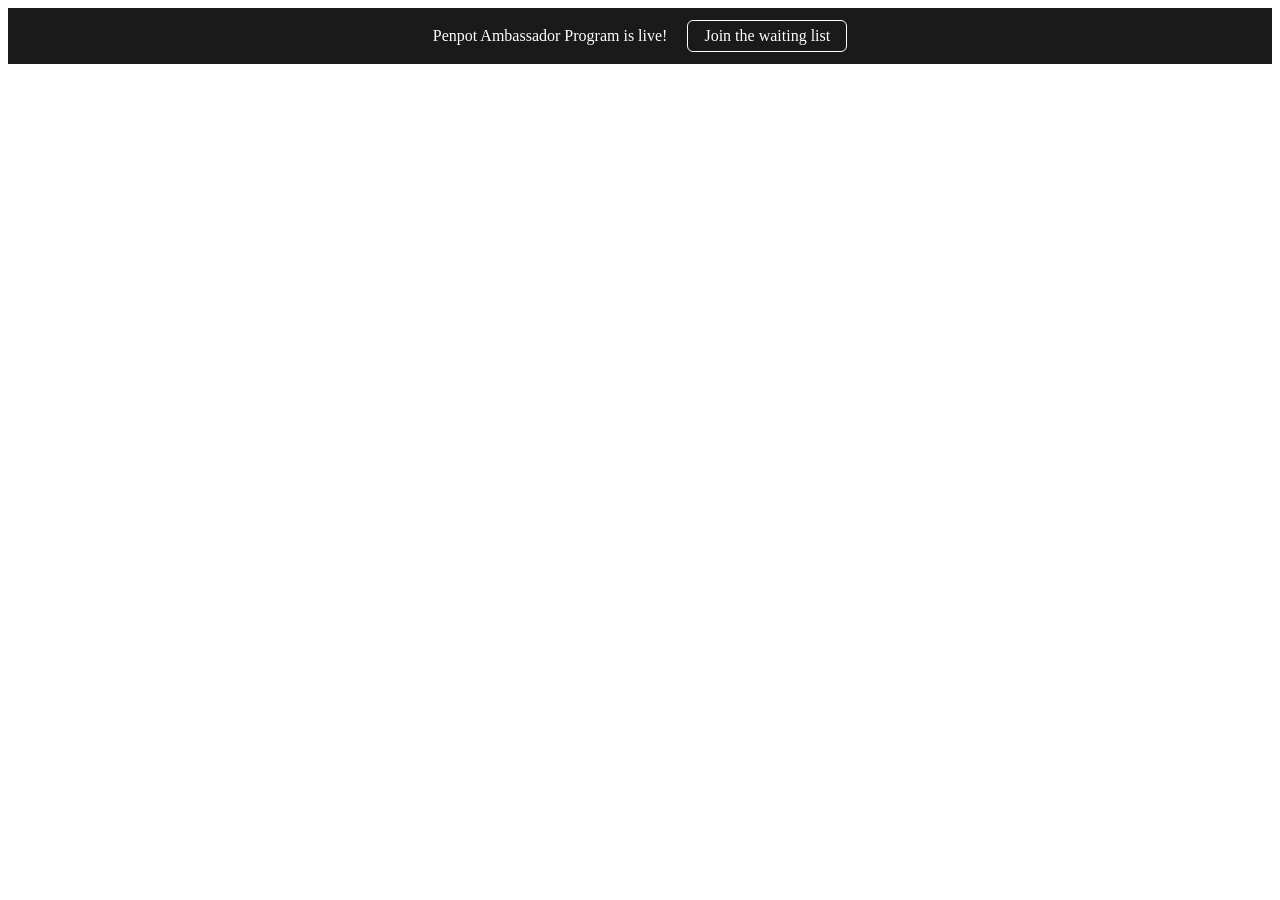
==== index.html @ a44cec31 "первый див" ====
<!DOCTYPE html>
<html lang="en">
<head>
    <meta charset="UTF-8">
    <meta name="viewport" content="width=device-width, initial-scale=1.0">
    <title>Penpot</title>
    <link rel="stylesheet" href="style.css">
</head>
<body>
    <div class="top-banner">
    <p>Penpot Ambassador Program is live!</p>
    <a href="" class="banner-btn">Join the waiting list</a>
    </div>

    <header></header>
    <main></main>
    <footer></footer>
    
</body>
</html>
---- style.css ----
.top-banner {
    background: #1a1a1a;
    display: flex;
    align-items: center;
    justify-content: center;
    gap: 20px;
    padding: 12px 20px;
}

.top-banner p {
    color: white;
    margin: 0;
}

.banner-btn {
    color: white;
    text-decoration: none;
    border: 1px solid white;
    padding: 6px 16px;
    border-radius: 6px;
}

.banner-btn:hover {
    background: white;
    color: #1a1a1a;
}
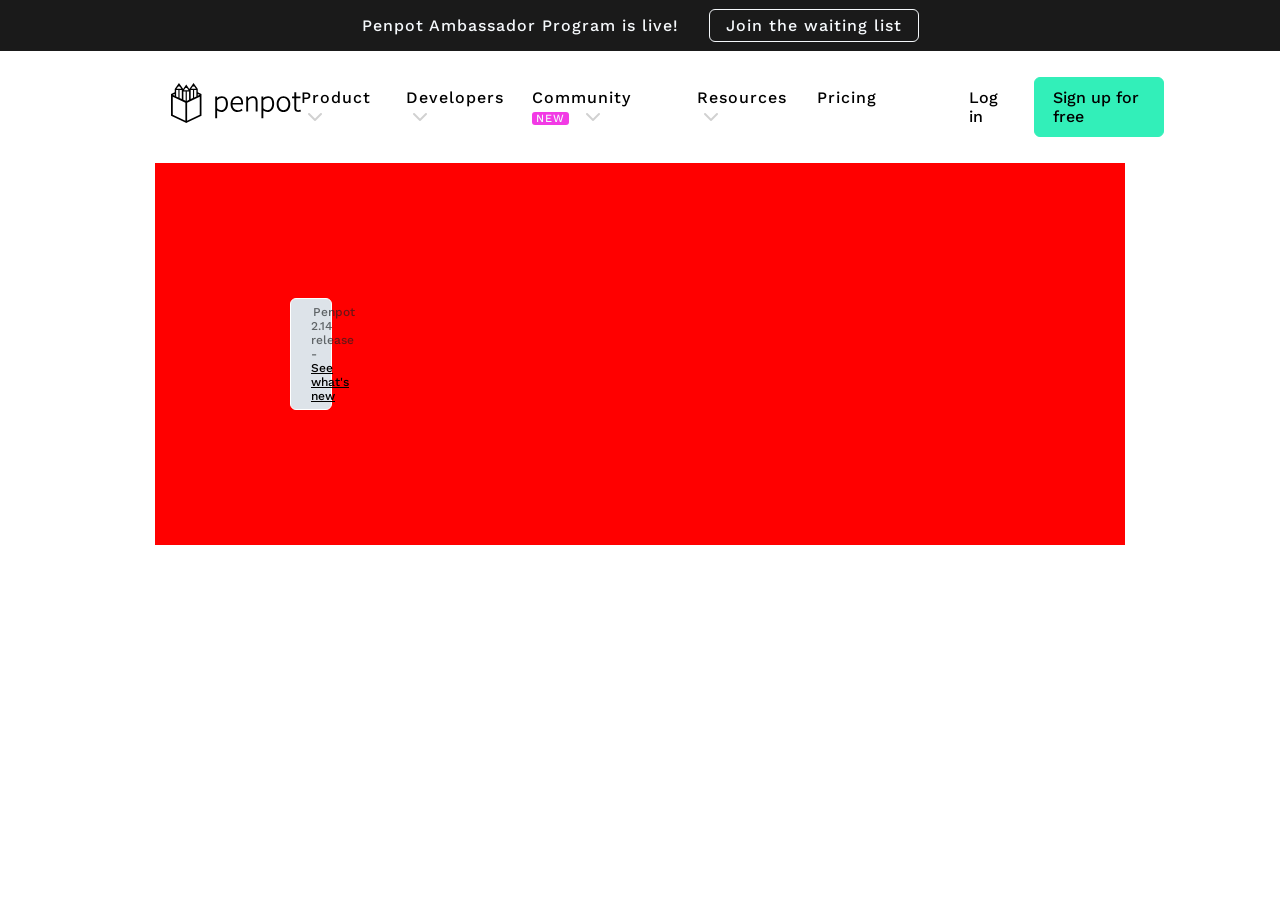
==== commit 990e31ae: "selector" ====
--- a/index.html
+++ b/index.html
@@ -1,20 +1,91 @@
 <!DOCTYPE html>
 <html lang="en">
+
 <head>
     <meta charset="UTF-8">
     <meta name="viewport" content="width=device-width, initial-scale=1.0">
     <title>Penpot</title>
+    <link href="https://fonts.googleapis.com/css2?family=Work+Sans:wght@400;500;600;700&display=swap" rel="stylesheet">
+    <link rel="stylesheet" href="https://cdnjs.cloudflare.com/ajax/libs/font-awesome/6.5.0/css/all.min.css">
     <link rel="stylesheet" href="style.css">
 </head>
+
 <body>
     <div class="top-banner">
-    <p>Penpot Ambassador Program is live!</p>
-    <a href="" class="banner-btn">Join the waiting list</a>
+        <p>Penpot Ambassador Program is live!</p>
+        <a href="" class="banner-btn">Join the waiting list</a>
     </div>
 
-    <header></header>
-    <main></main>
+    <header>
+        <div class="header-logo">
+            <a href=""> <img src=".\image\penpot-logo.svg" alt=""> </a>
+        </div>
+
+        <nav class="header-nav">
+            <div class="nav-item">
+                <a style class="nav-item-seruy" href="">Product <i class="fa-solid fa-chevron-down"></i></a>
+                <div class="dropdown">
+                    <a href="">Design</a>
+                    <a href="">Code</a>
+                    <a href="">Collaboration</a>
+                </div>
+            </div>
+            <div class="nav-item">
+                <a href="" class="nav-item-seruy" >Developers <i class="fa-solid fa-chevron-down"></i></a>
+                <div class="dropdown">
+                    <a href="">Self-host</a>
+                    <a href="">Integration & API</a>
+                    <a href="">Technical Guide</a>
+                    <a href="">Changelog</a>
+                </div>
+            </div>
+            <div class="nav-item">
+                <a href="" class="nav-item-seruy" >Community <span class="heaver-nav-badge">NEW</span> <i
+                        class="fa-solid fa-chevron-down"></i></a>
+                <div class="dropdown">
+                    <a href="">Community space</a>
+                    <a href="">Wall of love</a>
+                    <a href="">Blog</a>
+                    <a href="">Penpost Fest</a>
+                    <a href="" class="nav-item-seruy ambassador-link">
+                        <div>
+                            Ambassador
+                            <br>
+                            program
+                        </div>
+                        <span class="heaver-nav-badge-mini">NEW</span>
+                    </a>
+                </div>
+            </div>
+            <div class="nav-item">
+                <a href="" class="nav-item-seruy" >Resources <i class="fa-solid fa-chevron-down"></i></a>
+                <div class="dropdown">
+                    <a href="">Design</a>
+                    <a href="">Code</a>
+                    <a href="">Collaboration</a>
+                </div>
+            </div>
+            <a href="">Pricing</a>
+
+        </nav>
+
+        <div class="header-btns">
+            <a href="" class="btn-login">Log in</a>
+            <a href="" class="btn-signup">Sign up for free</a>
+        </div>
+    </header>
+
+    <main>
+        <section class="section1">
+            <div class="release" >
+            <p> Penpot 2.14 release -</p>
+            <a href="">See what's new</a>
+            </div>
+        </section>
+    </main>
+
     <footer></footer>
-    
+
 </body>
+
 </html>
--- a/style.css
+++ b/style.css
@@ -1,26 +1,201 @@
+* {
+    margin: 0;
+    padding: 0;
+    box-sizing: border-box;
+    font-family: 'Work Sans', sans-serif;
+    font-weight: 500; 
+}
+
 .top-banner {
     background: #1a1a1a;
     display: flex;
     align-items: center;
     justify-content: center;
-    gap: 20px;
-    padding: 12px 20px;
+    gap: 30px;
+    padding: 9px 20px;
+    font-size: 16px;
+    letter-spacing: 1px;
 }
 
 .top-banner p {
-    color: white;
+    color: #F5F8FB;
     margin: 0;
 }
 
 .banner-btn {
-    color: white;
+    color: #F5F8FB;
     text-decoration: none;
+    border: 1px solid #F5F8FB;
+    padding: 6px 16px;
+    border-radius: 6px;
+}
+
+.banner-btn:hover {
+    background: #F5F8FB;
+    color: #1a1a1a;
+}
+
+header {
+    position: sticky;
+    top: 0;
+    display: flex;
+    align-items: center;
+    justify-content: space-between;
+    padding: 26px 16px;
+    margin-left:155px;
+    margin-right: 100px;
+    
+}
+
+.header-logo {
+    width: 155px;
+    height: 48px;
+}
+
+.header-nav {
+   display: flex;
+   gap: 27px;
+   margin-right: 74px;
+   letter-spacing: 1px;
+}
+
+.header-nav a {
+    text-decoration: none;
+    color: black;
+}
+
+.header-nav a i {
+    color: #d1d1d1;
+    margin-left: 6px;
+}
+
+.header-nav a:hover i {
+    color: black;
+}
+
+.heaver-nav-badge {
+    color: #F5F8FB;
+    background: #F23AE5;
+    font-size: 11px;
+    border-radius: 3px;
+    padding: 0 4px;
+    margin-right: 4px;
+}
+
+.heaver-nav-badge-mini {
+    color: #F5F8FB;
+    background: #F23AE5;
+    font-size: 11px;
+    border-radius: 3px;
+    padding: 0 4px;
+    margin-top: 12px;
+}
+
+.nav-item {
+    position: relative;
+}  
+
+.dropdown {
+    display: none;
+    position: absolute;
+    top: 100%;
+    left: -8px;
+    background: white;
+    border-radius: 8px;
+    box-shadow: 0 4px 20px rgba(0,0,0,0.1);
+    padding: 10px 0;
+    min-width: 240px;  
+}
+
+.dropdown a {
+    display: block;
+    padding: 10px 20px;
+    color: black;
+}
+
+.dropdown a:hover {
+    background: #f5f5f5;
+}
+
+.nav-item-seruy:hover {
+    color: #1C2022A6;
+    transition: 1s ease;
+}  
+
+.nav-item:hover .dropdown {
+    display: block;
+}
+
+.ambassador-link {
+    display: flex !important;
+    justify-content: space-between;
+    align-items: flex-start;
+    gap: 10px;
+}
+
+.header-btns {
+    display: flex;
+    align-items: center;
+    gap: 10px;
+}
+
+.header-btns a {
+    color: black;
+    text-decoration: none;
+}
+
+.btn-login {
+    padding: 10px 18px;
+    border: 1px solid white(255, 255, 255);
+    border-radius: 6px;
+    transition: 0.7s ease;
+}
+
+.btn-login:hover {
+    background-color: black;
+    color: #32EFB9;
+}
+
+.btn-signup {
+    background-color: #32EFB9;
+    border: 1px solid #32EFB9 ;
+    border-radius: 6px;
+    padding: 10px 18px;
+}
+
+.btn-signup:hover {
+    color: #32EFB9;
+    background-color: black ;
+    border: 1px solid black;
+}
+
+main {
+
+}
+
+.section1 {
+    background-color: red;
+    padding: 135px;
+    margin: 0px 155px;
+}
+
+.release {
+    background-color: #DDE3E9;
+    font-size: 12px;
     border: 1px solid white;
-    padding: 6px 16px;
-    border-radius: 6px;
-}
-
-.banner-btn:hover {
-    background: white;
-    color: #1a1a1a;
-}+    border-radius: 6px;
+    padding: 6px 20px;
+    margin: 0px 690px 0px 0px;
+}
+
+.release p {
+    display: inline;
+    color: #1C2022A6;
+    margin-left: 2px;
+}
+
+.release a {
+    color: black;
+}
+
+
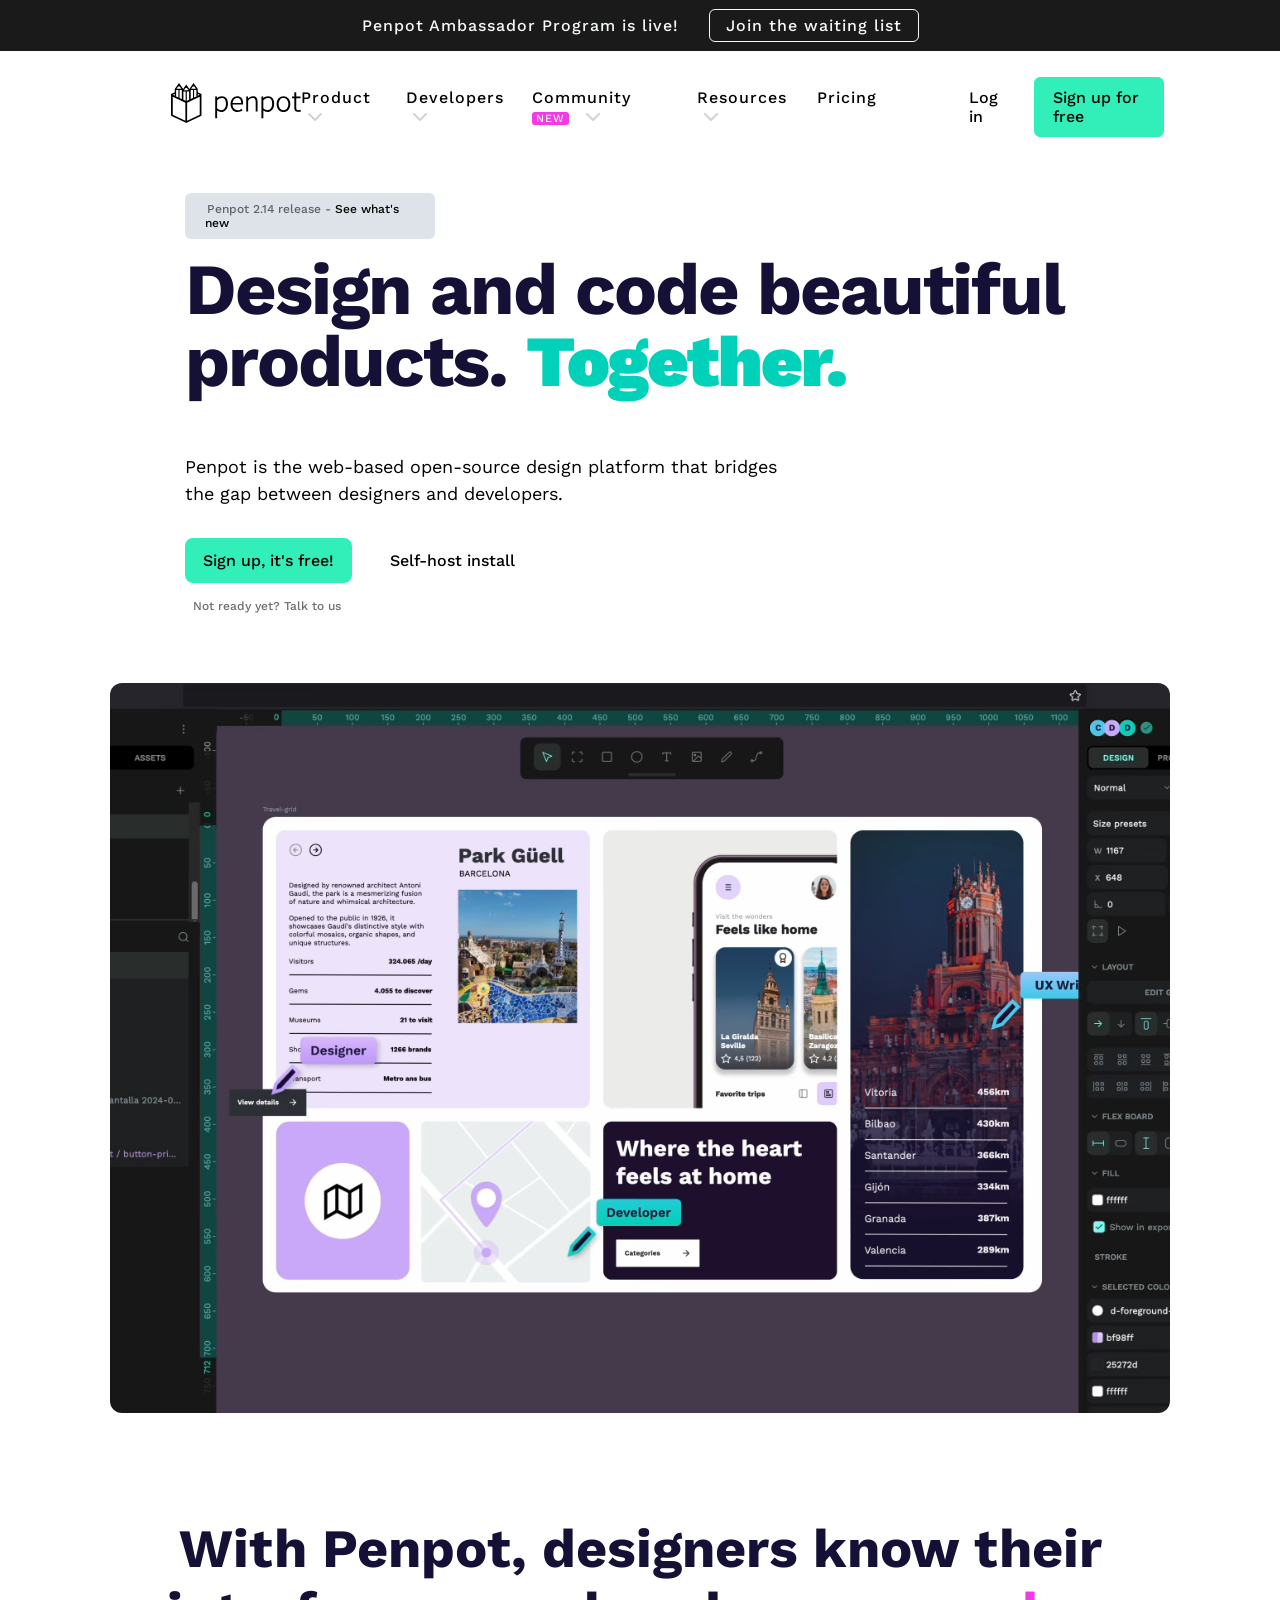
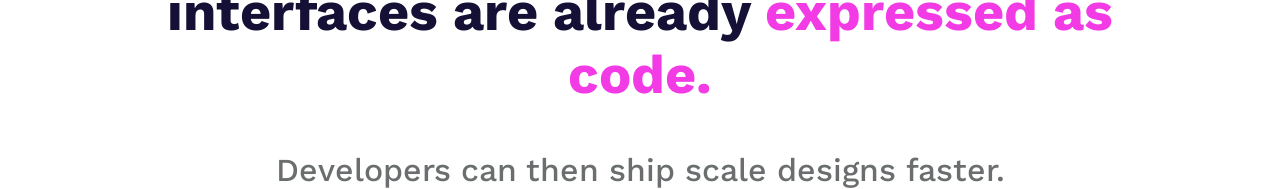
==== commit a23cc0c2: "halepa" ====
--- a/index.html
+++ b/index.html
@@ -31,7 +31,7 @@
                 </div>
             </div>
             <div class="nav-item">
-                <a href="" class="nav-item-seruy" >Developers <i class="fa-solid fa-chevron-down"></i></a>
+                <a href="" class="nav-item-seruy">Developers <i class="fa-solid fa-chevron-down"></i></a>
                 <div class="dropdown">
                     <a href="">Self-host</a>
                     <a href="">Integration & API</a>
@@ -40,7 +40,7 @@
                 </div>
             </div>
             <div class="nav-item">
-                <a href="" class="nav-item-seruy" >Community <span class="heaver-nav-badge">NEW</span> <i
+                <a href="" class="nav-item-seruy">Community <span class="heaver-nav-badge">NEW</span> <i
                         class="fa-solid fa-chevron-down"></i></a>
                 <div class="dropdown">
                     <a href="">Community space</a>
@@ -58,7 +58,7 @@
                 </div>
             </div>
             <div class="nav-item">
-                <a href="" class="nav-item-seruy" >Resources <i class="fa-solid fa-chevron-down"></i></a>
+                <a href="" class="nav-item-seruy">Resources <i class="fa-solid fa-chevron-down"></i></a>
                 <div class="dropdown">
                     <a href="">Design</a>
                     <a href="">Code</a>
@@ -77,11 +77,46 @@
 
     <main>
         <section class="section1">
-            <div class="release" >
-            <p> Penpot 2.14 release -</p>
-            <a href="">See what's new</a>
+            <div class="release">
+                <p> Penpot 2.14 release -</p>
+                <a href="">See what's new</a>
             </div>
+
+            <div class="section1-title">
+                <h1>Design and code beautiful products.
+                    <span class="section1-span">Together.</span>
+                </h1>
+            </div>
+
+            <div class="section1-text">Penpot is the web-based open-source design platform that bridges
+                <br> the gap between designers and developers.
+            </div>
+
+            <div class="section1-btns">
+                <a href="" class="btn-itsfree">Sign up, it's free!</a>
+                <a href="" class="btn-selfhost">Self-host install</a>
+            </div>
+
+            <div>
+                <a class="section1-mini">Not ready yet? Talk to us </a>
+            </div>
+
         </section>
+        <section class="section2">
+            <video loop muted playsinline>
+                <source src="./image/video-hero-homepage_v5.webm" type="video/webm">
+            </video>
+
+            <div class="section2-title">
+                <h2>With Penpot, designers know their interfaces are already 
+                    <span>expressed as code. </span> </h2>
+                
+                <p>Developers can then ship scale designs faster.</p>
+            </div>
+
+            
+        </section>
+
     </main>
 
     <footer></footer>
--- a/style.css
+++ b/style.css
@@ -3,7 +3,7 @@
     padding: 0;
     box-sizing: border-box;
     font-family: 'Work Sans', sans-serif;
-    font-weight: 500; 
+    font-weight: 500;
 }
 
 .top-banner {
@@ -38,13 +38,14 @@
 header {
     position: sticky;
     top: 0;
+    background-color: white;
     display: flex;
     align-items: center;
     justify-content: space-between;
     padding: 26px 16px;
-    margin-left:155px;
+    margin-left: 155px;
     margin-right: 100px;
-    
+    z-index: 100;
 }
 
 .header-logo {
@@ -53,10 +54,10 @@
 }
 
 .header-nav {
-   display: flex;
-   gap: 27px;
-   margin-right: 74px;
-   letter-spacing: 1px;
+    display: flex;
+    gap: 27px;
+    margin-right: 74px;
+    letter-spacing: 1px;
 }
 
 .header-nav a {
@@ -93,7 +94,7 @@
 
 .nav-item {
     position: relative;
-}  
+}
 
 .dropdown {
     display: none;
@@ -102,9 +103,9 @@
     left: -8px;
     background: white;
     border-radius: 8px;
-    box-shadow: 0 4px 20px rgba(0,0,0,0.1);
+    box-shadow: 0 4px 20px rgba(0, 0, 0, 0.1);
     padding: 10px 0;
-    min-width: 240px;  
+    min-width: 240px;
 }
 
 .dropdown a {
@@ -120,7 +121,7 @@
 .nav-item-seruy:hover {
     color: #1C2022A6;
     transition: 1s ease;
-}  
+}
 
 .nav-item:hover .dropdown {
     display: block;
@@ -146,7 +147,6 @@
 
 .btn-login {
     padding: 10px 18px;
-    border: 1px solid white(255, 255, 255);
     border-radius: 6px;
     transition: 0.7s ease;
 }
@@ -158,34 +158,34 @@
 
 .btn-signup {
     background-color: #32EFB9;
-    border: 1px solid #32EFB9 ;
+    border: 1px solid #32EFB9;
     border-radius: 6px;
     padding: 10px 18px;
 }
 
 .btn-signup:hover {
     color: #32EFB9;
-    background-color: black ;
+    background-color: black;
     border: 1px solid black;
 }
 
-main {
-
-}
+main {}
 
 .section1 {
-    background-color: red;
-    padding: 135px;
+    position: relative;
+    padding: 260px 0px;
     margin: 0px 155px;
 }
 
 .release {
+    position: absolute;
+    top: 30px;
+    left: 30px;
     background-color: #DDE3E9;
     font-size: 12px;
-    border: 1px solid white;
     border-radius: 6px;
-    padding: 6px 20px;
-    margin: 0px 690px 0px 0px;
+    padding: 9px 20px;
+    margin-right: 690px;
 }
 
 .release p {
@@ -195,7 +195,127 @@
 }
 
 .release a {
-    color: black;
-}
-
-
+    text-decoration: none;
+    color: black;
+}
+
+.release a:hover {
+    border-bottom: 1px solid black;
+}
+
+.section1-title {
+    position: absolute;
+    top: 90px;
+    left: 30px;
+}
+
+.section1-title h1 {
+    color: #151035;
+    font-size: 72px;
+    font-weight: 700;
+    letter-spacing: -2px;
+    line-height: 1;
+}
+
+.section1-span {
+    color: #00D1B8;
+    font-weight: 900;
+}
+
+.section1-text {
+    position: absolute;
+    top: 290px;
+    left: 30px;
+    font-weight: 400;
+    font-size: 18px;
+    line-height: 1.5;
+}
+
+.section1-btns {
+    position: absolute;
+    display: flex;
+    bottom: 100px;
+    left: 30px;
+    gap: 20px;
+    animation: fadeIn 3s ease forwards;
+}
+
+.section1-btns a {
+    color: black;
+    text-decoration: none;
+}
+
+.btn-itsfree {
+    background-color: #32EFB9;
+    border-radius: 8px;
+    padding: 13px 18px;
+}
+
+.btn-itsfree:hover {
+    background-color: black;
+    color: #32EFB9;
+}
+
+.btn-selfhost {
+    background-color: white;
+    border-radius: 8px;
+    padding: 13px 18px;
+}
+
+.btn-selfhost:hover {
+    background-color: black;
+    color: white;
+}
+
+.section1-mini {
+    position: absolute;
+    bottom: 70px;
+    left: 38px;
+    color: #1C2022A6;
+    font-size: 12px;
+    text-decoration: none;
+}
+
+.section2 {
+    margin: 0px 110px;
+}
+
+video {
+    height: 730px;
+    width: 100%;
+    object-fit: cover;
+    border-radius: 12px;
+    
+}
+
+.section2-title {
+    margin-top: 100px;
+}
+
+.section2-title h2 {
+    font-size: 54px;
+    color: #151035;
+    font-weight: 700;
+    text-align: center;
+}
+
+.section2-title span {
+    color: #F23AE5;
+    font-weight: 700;
+}
+
+.section2-title p {
+    color: #1C2022A6;
+    text-align: center;
+    font-size: 32px;
+    margin-top: 45px;
+}
+
+@keyframes fadeIn {
+    from {opacity: 0;}
+    to   {opacity: 1;}
+}
+
+.section2-title {
+    animation: fadeIn 3s ease forwards;
+}
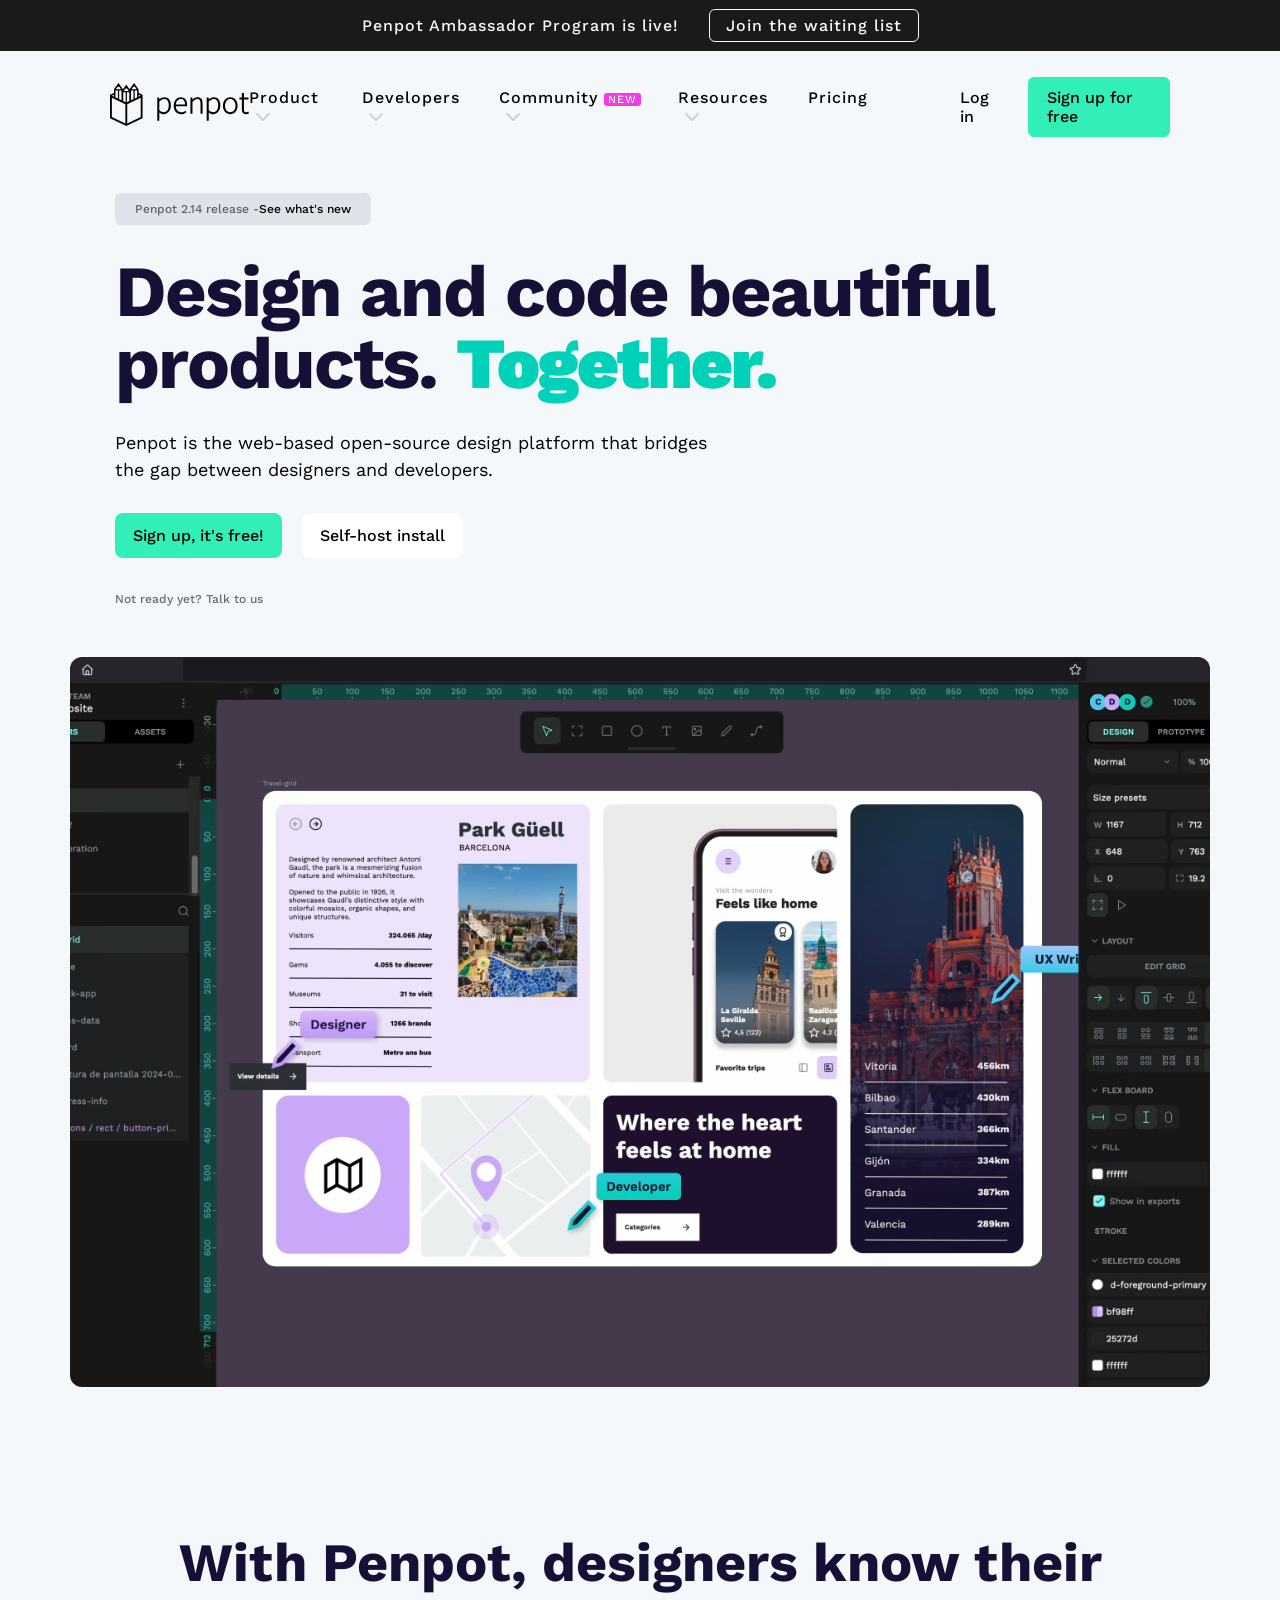
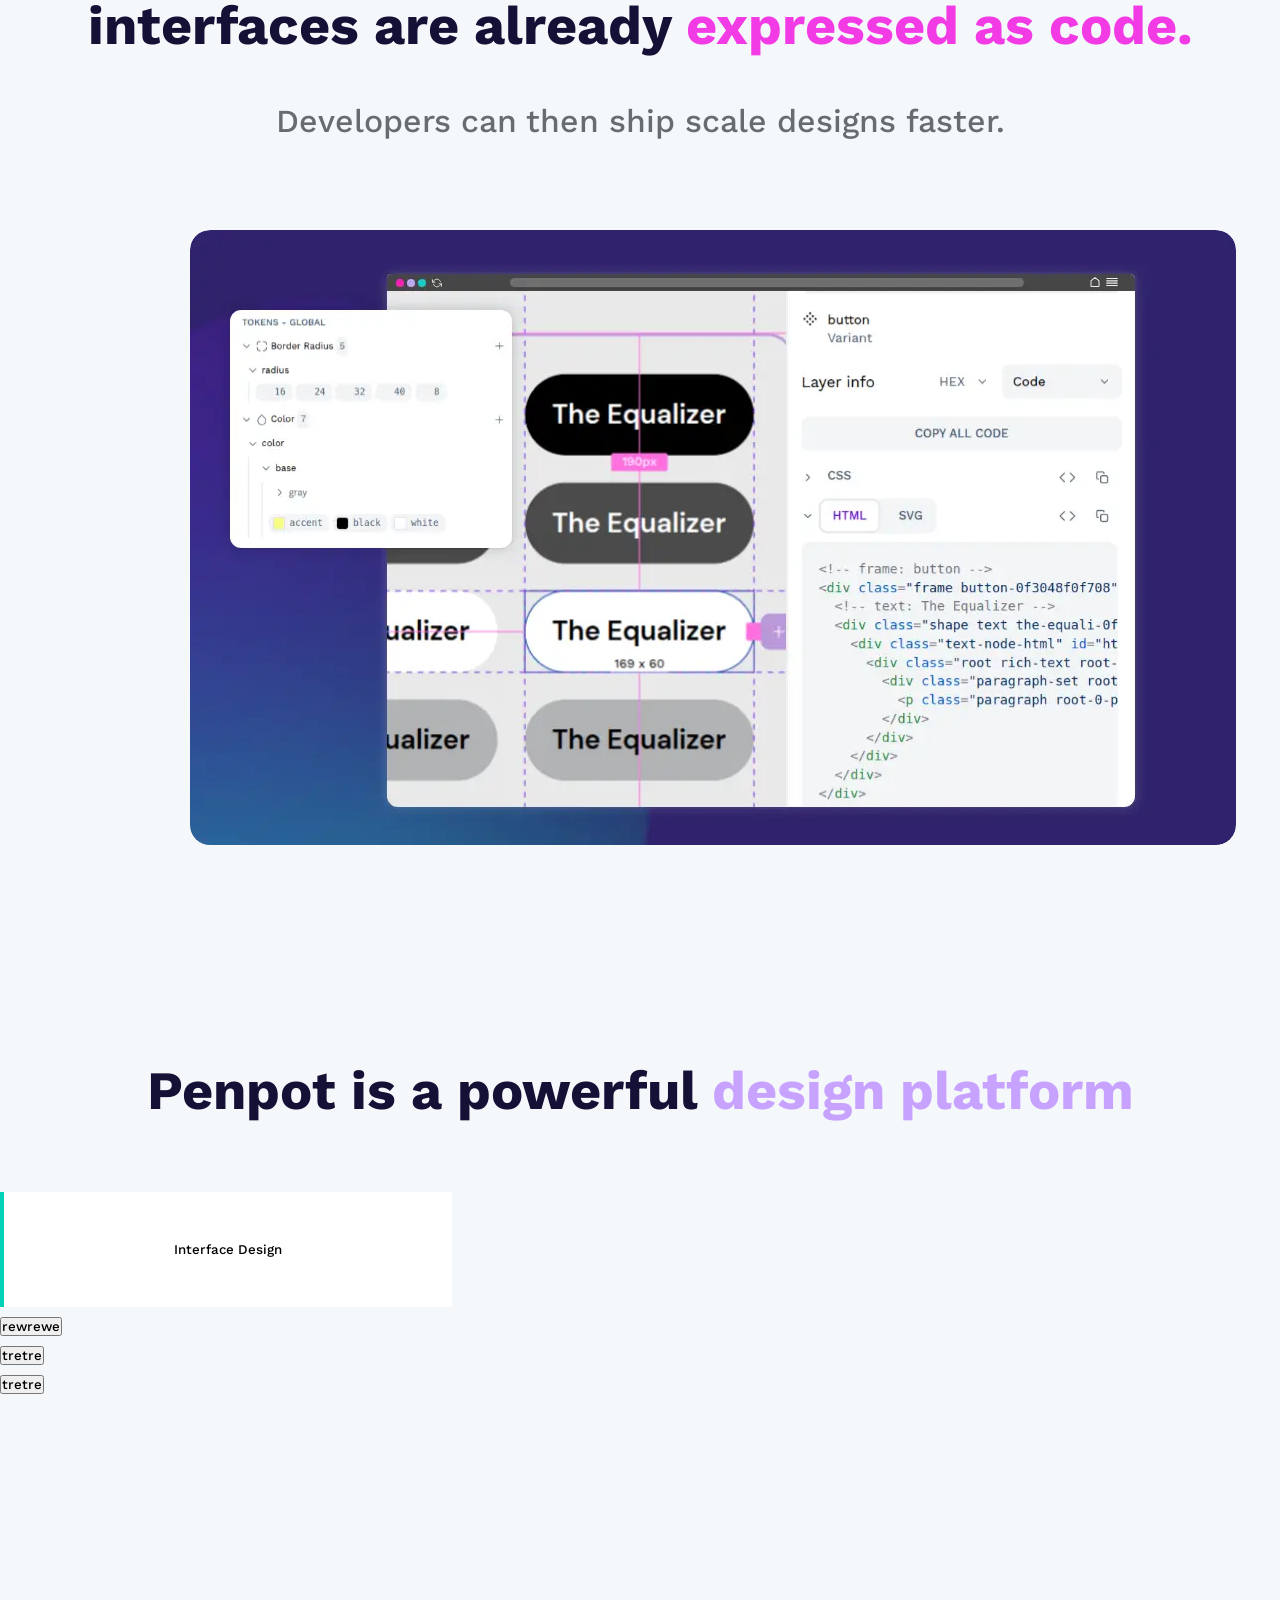
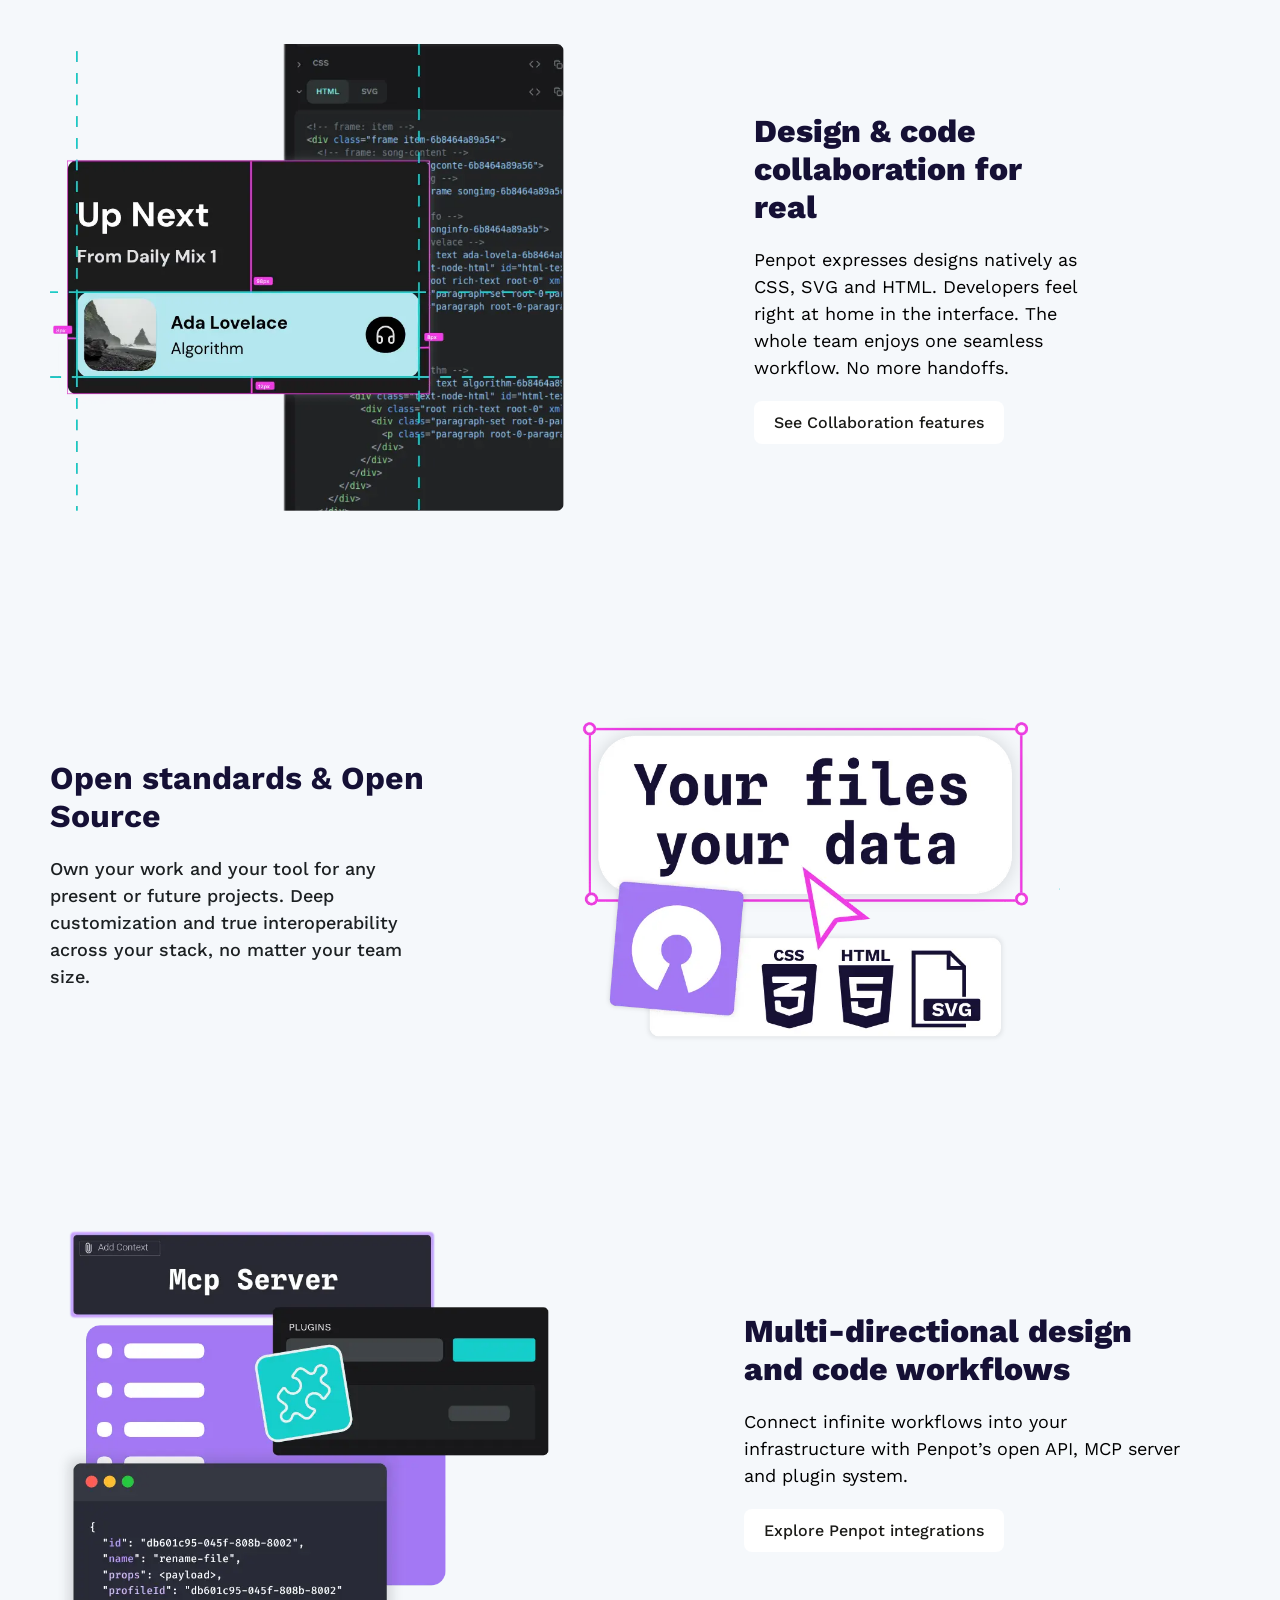
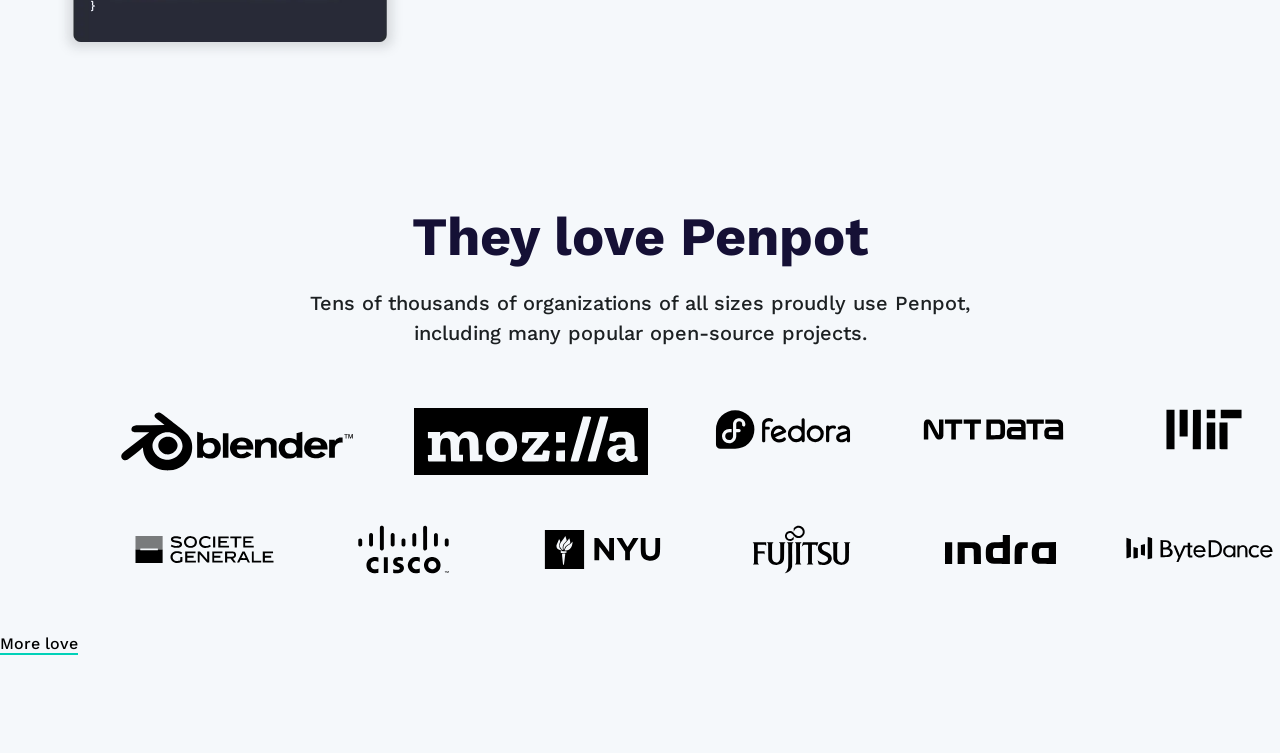
==== commit 00007a16: "70%" ====
--- a/index.html
+++ b/index.html
@@ -16,111 +16,200 @@
         <a href="" class="banner-btn">Join the waiting list</a>
     </div>
 
-    <header>
-        <div class="header-logo">
-            <a href=""> <img src=".\image\penpot-logo.svg" alt=""> </a>
-        </div>
-
-        <nav class="header-nav">
-            <div class="nav-item">
-                <a style class="nav-item-seruy" href="">Product <i class="fa-solid fa-chevron-down"></i></a>
-                <div class="dropdown">
-                    <a href="">Design</a>
-                    <a href="">Code</a>
-                    <a href="">Collaboration</a>
-                </div>
+    <div class="wrapper">
+        <header>
+            <div class="header-logo">
+                <a href=""> <img src=".\image\penpot-logo.svg" alt=""> </a>
             </div>
-            <div class="nav-item">
-                <a href="" class="nav-item-seruy">Developers <i class="fa-solid fa-chevron-down"></i></a>
-                <div class="dropdown">
-                    <a href="">Self-host</a>
-                    <a href="">Integration & API</a>
-                    <a href="">Technical Guide</a>
-                    <a href="">Changelog</a>
-                </div>
+
+            <nav class="header-nav">
+                <div class="nav-item">
+                    <a style class="nav-item-seruy" href="">Product <i class="fa-solid fa-chevron-down"></i></a>
+                    <div class="dropdown">
+                        <a href="">Design</a>
+                        <a href="">Code</a>
+                        <a href="">Collaboration</a>
+                    </div>
+                </div>
+                <div class="nav-item">
+                    <a href="" class="nav-item-seruy">Developers <i class="fa-solid fa-chevron-down"></i></a>
+                    <div class="dropdown">
+                        <a href="">Self-host</a>
+                        <a href="">Integration & API</a>
+                        <a href="">Technical Guide</a>
+                        <a href="">Changelog</a>
+                    </div>
+                </div>
+                <div class="nav-item">
+                    <a href="" class="nav-item-seruy">Community <span class="heaver-nav-badge">NEW</span> <i
+                            class="fa-solid fa-chevron-down"></i></a>
+                    <div class="dropdown">
+                        <a href="">Community space</a>
+                        <a href="">Wall of love</a>
+                        <a href="">Blog</a>
+                        <a href="">Penpost Fest</a>
+                        <a href="" class="nav-item-seruy ambassador-link">
+                            <div>
+                                Ambassador
+                                <br>
+                                program
+                            </div>
+                            <span class="heaver-nav-badge-mini">NEW</span>
+                        </a>
+                    </div>
+                </div>
+                <div class="nav-item">
+                    <a href="" class="nav-item-seruy">Resources <i class="fa-solid fa-chevron-down"></i></a>
+                    <div class="dropdown">
+                        <a href="">Design</a>
+                        <a href="">Code</a>
+                        <a href="">Collaboration</a>
+                    </div>
+                </div>
+                <a href="">Pricing</a>
+
+            </nav>
+
+            <div class="header-btns">
+                <a href="" class="btn-login">Log in</a>
+                <a href="" class="btn-signup">Sign up for free</a>
             </div>
-            <div class="nav-item">
-                <a href="" class="nav-item-seruy">Community <span class="heaver-nav-badge">NEW</span> <i
-                        class="fa-solid fa-chevron-down"></i></a>
-                <div class="dropdown">
-                    <a href="">Community space</a>
-                    <a href="">Wall of love</a>
-                    <a href="">Blog</a>
-                    <a href="">Penpost Fest</a>
-                    <a href="" class="nav-item-seruy ambassador-link">
-                        <div>
-                            Ambassador
-                            <br>
-                            program
+        </header>
+
+        <main>
+            <section class="section1">
+                <div class="release">
+                    <p> Penpot 2.14 release -</p>
+                    <a href="">See what's new</a>
+                </div>
+
+                <div class="section1-title">
+                    <h1>Design and code beautiful products.
+                        <span class="section1-span">Together.</span>
+                    </h1>
+                </div>
+
+                <div class="section1-text">Penpot is the web-based open-source design platform that bridges
+                    <br> the gap between designers and developers.
+                </div>
+
+                <div class="section1-btns">
+                    <a href="" class="btn-itsfree">Sign up, it's free!</a>
+                    <a href="" class="btn-selfhost">Self-host install</a>
+                </div>
+
+                <div>
+                    <a class="section1-mini">Not ready yet? Talk to us </a>
+                </div>
+
+            </section>
+
+            <section class="section2">
+                <video loop muted playsinline>
+                    <source src="./image/video-hero-homepage_v5.webm" type="video/webm">
+                </video>
+            </section>
+
+            <section class="section3">
+                <div class="section3-title">
+                    <h2>With Penpot, designers know their interfaces are already
+                        <span>expressed as code. </span>
+                    </h2>
+
+                    <p>Developers can then ship scale designs faster.</p>
+                </div>
+
+                <img src="./image/img.webp" alt="">
+            </section>
+
+            <section class="section4">
+                <div class="section4-title">
+                    <h2>Penpot is a powerful <span>design platform </span></h2>
+                </div>
+
+                <div class="section4-parallax">
+                    <button class="real-btn-1">
+                        <div class="textInButton">
+                            Interface Design
                         </div>
-                        <span class="heaver-nav-badge-mini">NEW</span>
-                    </a>
-                </div>
-            </div>
-            <div class="nav-item">
-                <a href="" class="nav-item-seruy">Resources <i class="fa-solid fa-chevron-down"></i></a>
-                <div class="dropdown">
-                    <a href="">Design</a>
-                    <a href="">Code</a>
-                    <a href="">Collaboration</a>
-                </div>
-            </div>
-            <a href="">Pricing</a>
-
-        </nav>
-
-        <div class="header-btns">
-            <a href="" class="btn-login">Log in</a>
-            <a href="" class="btn-signup">Sign up for free</a>
-        </div>
-    </header>
-
-    <main>
-        <section class="section1">
-            <div class="release">
-                <p> Penpot 2.14 release -</p>
-                <a href="">See what's new</a>
-            </div>
-
-            <div class="section1-title">
-                <h1>Design and code beautiful products.
-                    <span class="section1-span">Together.</span>
-                </h1>
-            </div>
-
-            <div class="section1-text">Penpot is the web-based open-source design platform that bridges
-                <br> the gap between designers and developers.
-            </div>
-
-            <div class="section1-btns">
-                <a href="" class="btn-itsfree">Sign up, it's free!</a>
-                <a href="" class="btn-selfhost">Self-host install</a>
-            </div>
-
-            <div>
-                <a class="section1-mini">Not ready yet? Talk to us </a>
-            </div>
-
-        </section>
-        <section class="section2">
-            <video loop muted playsinline>
-                <source src="./image/video-hero-homepage_v5.webm" type="video/webm">
-            </video>
-
-            <div class="section2-title">
-                <h2>With Penpot, designers know their interfaces are already 
-                    <span>expressed as code. </span> </h2>
-                
-                <p>Developers can then ship scale designs faster.</p>
-            </div>
-
-            
-        </section>
-
-    </main>
-
-    <footer></footer>
-
+                    </button>
+                    <button class="real-btn-2">rewrewe</button>
+                    <button class="real-btn-3">tretre</button>
+                    <button class="real-btn-4">tretre</button>
+                </div>
+            </section>
+
+            <section class="section5">
+                <img src="./image\up-next.webp" alt="">
+
+                <div class="section5-text">
+                    <h3>Design & code collaboration
+                        for real</h3>
+                    <p>Penpot expresses designs natively as CSS, SVG and HTML. Developers feel right at home in the
+                        interface. The whole team enjoys one seamless workflow.
+                        No more handoffs.</p>
+                    <a href="">See Collaboration features</a>
+                </div>
+
+            </section>
+
+            <section class="section6">
+                <div class="section6-text">
+                    <h3>Open standards & Open Source</h3>
+                    <p>Own your work and your tool for any present or future projects. Deep customization and true
+                        interoperability across your stack, no matter your team size.</p>
+                </div>
+
+                <img src=".\image\your-files.webp" alt="">
+            </section>
+
+            <section class="section7">
+                <img src=".\image\mcp-server.webp" alt="">
+                <div class="section7-text">
+                    <h3>Multi-directional design and code workflows </h3>
+                    <p>Connect infinite workflows into your infrastructure with Penpot’s open API, MCP server and plugin
+                        system. </p>
+                    <a href="">Explore Penpot integrations</a>
+                </div>
+            </section>
+
+            <section class="section8">
+                <div class="section8-title">
+                    <h2>They love Penpot</h2>
+                    <p>Tens of thousands of organizations of all sizes proudly use Penpot,
+                        <br> including many popular
+                        open-source projects.
+                    </p>
+                </div>
+
+                <div class="section8-logos">
+                    <div class="section8-logos-top">
+                            <img src="./logos\blender.svg" alt="" class="section8-logos-pd">
+                            <img src="./logos\mozila.svg" alt="" class="section8-logos-pd">
+                            <img src="./logos\fedora.svg" alt="" class="section8-logos-tdh">
+                            <img src="./logos\ntt.svg" alt="" class="section8-logos-tdh">
+                            <img src="./logos\lil.svg" alt="" class="section8-logos-tdh">
+                        </div>
+                    
+
+                    <div class="section-logos-bottom">
+                        <img src="./logos\societe.svg" alt="">
+                        <img src="./logos\cisco.svg" alt="">
+                        <img src="./logos\nyu.svg" alt="">
+                        <img src="./logos\fujitsu.svg" alt="">
+                        <img src="./logos\indra.svg" alt="">
+                        <img src="./logos\bytadance.svg" alt="">
+                    </div>
+                </div>
+
+                <div class="section8-bottom" >
+                    <a href="" class="more-love">More love</a>
+                </div>
+            </section>
+        </main>
+
+        <footer></footer>
+    </div>
 </body>
 
 </html>
--- a/style.css
+++ b/style.css
@@ -6,6 +6,15 @@
     font-weight: 500;
 }
 
+body {
+    background-color: #F5F8FB;
+}
+
+.wrapper {
+    max-width: 1440px;
+    margin: 0 auto;
+}
+
 .top-banner {
     background: #1a1a1a;
     display: flex;
@@ -38,13 +47,11 @@
 header {
     position: sticky;
     top: 0;
-    background-color: white;
+    background-color: #F5F8FB;
     display: flex;
     align-items: center;
     justify-content: space-between;
-    padding: 26px 16px;
-    margin-left: 155px;
-    margin-right: 100px;
+    padding: 26px 110px;
     z-index: 100;
 }
 
@@ -169,29 +176,25 @@
     border: 1px solid black;
 }
 
-main {}
-
 .section1 {
-    position: relative;
-    padding: 260px 0px;
-    margin: 0px 155px;
+    display: flex;
+    flex-direction: column;
+    align-items: flex-start;
+    gap: 30px;
+    padding: 30px 115px;  
 }
 
 .release {
-    position: absolute;
-    top: 30px;
-    left: 30px;
     background-color: #DDE3E9;
     font-size: 12px;
     border-radius: 6px;
     padding: 9px 20px;
-    margin-right: 690px;
+    display: inline-flex;
 }
 
 .release p {
     display: inline;
     color: #1C2022A6;
-    margin-left: 2px;
 }
 
 .release a {
@@ -201,12 +204,6 @@
 
 .release a:hover {
     border-bottom: 1px solid black;
-}
-
-.section1-title {
-    position: absolute;
-    top: 90px;
-    left: 30px;
 }
 
 .section1-title h1 {
@@ -223,19 +220,13 @@
 }
 
 .section1-text {
-    position: absolute;
-    top: 290px;
-    left: 30px;
     font-weight: 400;
     font-size: 18px;
     line-height: 1.5;
 }
 
 .section1-btns {
-    position: absolute;
-    display: flex;
-    bottom: 100px;
-    left: 30px;
+    display: flex;
     gap: 20px;
     animation: fadeIn 3s ease forwards;
 }
@@ -268,16 +259,13 @@
 }
 
 .section1-mini {
-    position: absolute;
-    bottom: 70px;
-    left: 38px;
     color: #1C2022A6;
     font-size: 12px;
     text-decoration: none;
 }
 
 .section2 {
-    margin: 0px 110px;
+    padding: 20px 70px;   
 }
 
 video {
@@ -285,26 +273,30 @@
     width: 100%;
     object-fit: cover;
     border-radius: 12px;
-    
-}
-
-.section2-title {
+
+}
+
+.section3 {
+    padding: 20px 70px;   
+}
+
+.section3-title {
     margin-top: 100px;
 }
 
-.section2-title h2 {
+.section3-title h2 {
     font-size: 54px;
     color: #151035;
     font-weight: 700;
     text-align: center;
 }
 
-.section2-title span {
+.section3-title span {
     color: #F23AE5;
     font-weight: 700;
 }
 
-.section2-title p {
+.section3-title p {
     color: #1C2022A6;
     text-align: center;
     font-size: 32px;
@@ -312,10 +304,253 @@
 }
 
 @keyframes fadeIn {
-    from {opacity: 0;}
-    to   {opacity: 1;}
-}
-
-.section2-title {
+    from {
+        opacity: 0;
+    }
+
+    to {
+        opacity: 1;
+    }
+}
+
+.section3-title {
     animation: fadeIn 3s ease forwards;
-}+}
+
+.section3 img {
+    padding: 90px 120px;
+}
+
+.section4 {
+    padding: 100px 0px;
+}
+
+.section4-title h2 {
+    font-size: 54px;
+    color: #151035;
+    font-weight: 700;
+    text-align: center;
+}
+
+.section4-title span {
+    color: #C8A2FF;
+    font-weight: 700;
+}
+
+.section4-parallax {
+    display: flex;
+    flex-direction: column;
+    align-items: flex-start;
+    gap: 10px;
+    padding: 70px 0px;
+}
+
+.real-btn-1 {
+    padding: 50px 170px;
+    background: white;
+    cursor: pointer;
+    border: none;
+    border-left: 4px solid #00D1B8;
+    display: flex;
+    text-align: left;
+}
+
+.textInButton {
+    display: flex;
+    text-align: left;
+}
+
+
+
+.section5 {
+    display: flex;
+    align-items: center;
+    gap: 190px;
+    padding: 80px 0px;
+    padding-left: 50px;
+    padding-right: 194px;
+}
+
+.section5-text {
+    display: flex;
+    flex-direction: column;
+    gap: 20px;
+}
+
+.section5 img {
+    width: 514px;
+    height: 467px;
+}
+
+.section5 h3 {
+    font-size: 32px;
+    color: #151035;
+    font-weight: 800;
+}
+
+.section5 p {
+    font-size: 18px;
+    font-weight: 400;
+    line-height: 1.5;
+}
+
+.section5 a {
+    text-decoration: none;
+    font-size: 16px;
+    color: #1B1B18;
+    border-radius: 8px;
+    background-color: white;
+    padding: 12px 20px;
+    align-self: flex-start;
+}
+
+.section5 a:hover {
+    background-color: black;
+    color: white;
+}
+
+.section6 {
+    display: flex;
+    align-items: center;
+    gap: 100px;
+    padding: 50px 0px;
+    padding-left: 50px;
+    padding-right: 220px;
+}
+
+.section6-text {
+    display: flex;
+    flex-direction: column;
+    gap: 20px;
+}
+
+.section6 h3{
+    font-size: 32px;
+    color: #151035;
+    font-weight: 700;
+}
+
+.section6 p {
+    color: #1C2022;
+    font-size: 18px;
+    line-height: 1.5;
+}
+
+.section6 img{
+    width: 514px;
+    height: 467px;
+}
+
+.section7 {
+    display: flex;
+    align-items: center;
+    padding: 40px 0px;
+    padding-left: 50px;
+    padding-right: 100px;
+    gap: 180px;
+}
+
+.section7 img {
+    width: 514px;
+    height: 467px;
+}
+
+.section7-text {
+    display: flex;
+    flex-direction: column;
+    gap: 20px;
+}
+
+.section7 h3 {
+    font-size: 32px;
+    color: #151035;
+    font-weight: 800;
+}
+
+.section7 p {
+    font-size: 18px;
+    font-weight: 400;
+    line-height: 1.5;
+}
+
+.section7 a {
+    text-decoration: none;
+    font-size: 16px;
+    color: #1B1B18;
+    border-radius: 8px;
+    background-color: white;
+    padding: 12px 20px;
+    align-self: flex-start;
+}
+
+.section7 a:hover {
+    background-color: black;
+    color: white;
+}
+
+.section8 {
+    display: flex;
+    flex-direction: column;
+    padding: 100px 0px;
+}
+
+.section8-title {
+    display: flex;
+    flex-direction: column;
+    text-align: center;
+    gap: 20px;
+}
+
+.section8-title h2 {
+    color: #151035;
+    font-weight: 700;
+    font-size: 54px;
+}
+
+.section8-title p {
+    font-size: 20px;
+    color: #1C2022;
+    line-height: 1.5;
+}
+
+.section8-logos {
+    display: flex;
+    flex-direction: column;
+    padding: 60px 120px;
+    gap: 50px;
+}
+
+.section8-logos-top {
+    display: flex;
+    gap: 60px;
+}
+
+.section8-logos-pd {
+    width: 234px;
+    height: 67px;
+}
+
+.section8-logos-tdh {
+    width: 151px;
+    height: 43px;
+}
+
+.section-logos-bottom {
+    display: flex;
+    gap: 30px;
+}
+
+.section-logos-bottom img {
+    width: 169px;
+    height: 49px;
+}
+
+.more-love {
+    text-decoration: none;
+    color: black;
+    border-bottom: 2px solid #00D1B8;
+    padding-bottom: 0px;
+    text-align: center;
+}
+
+
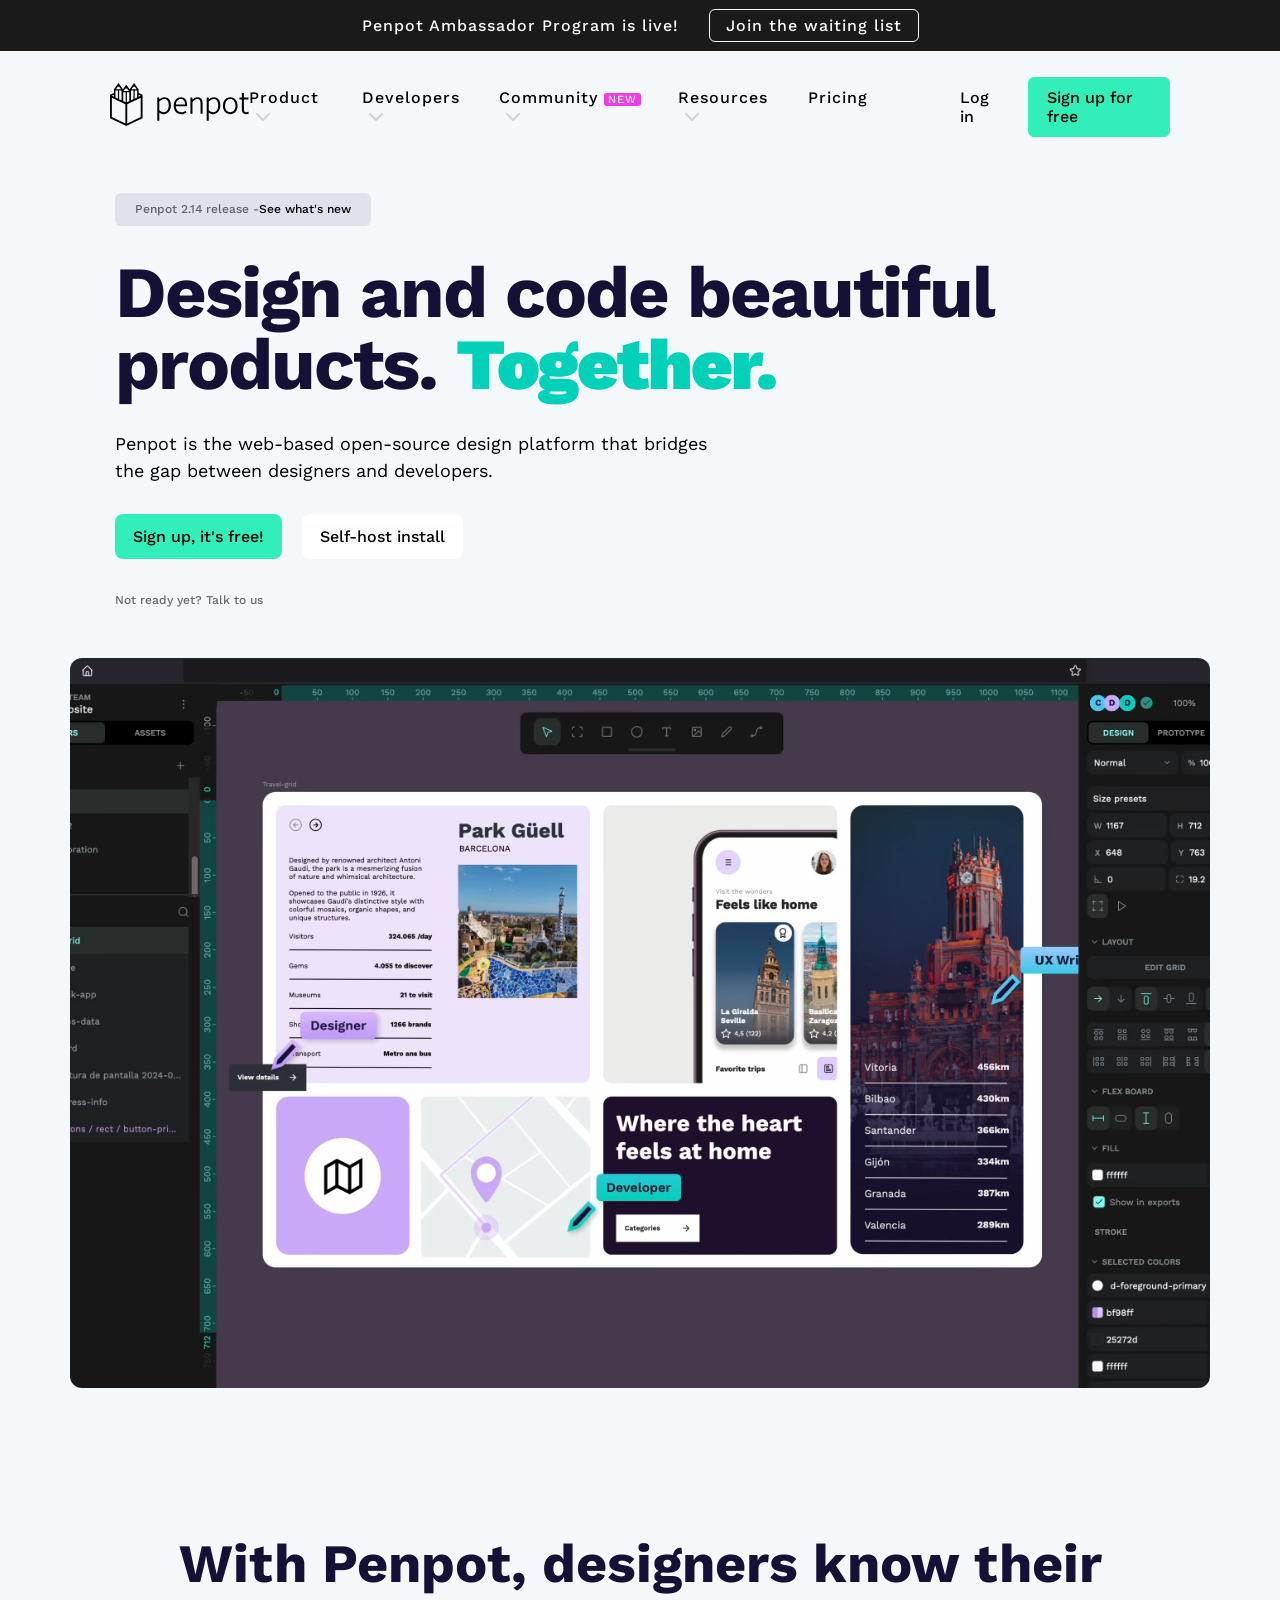
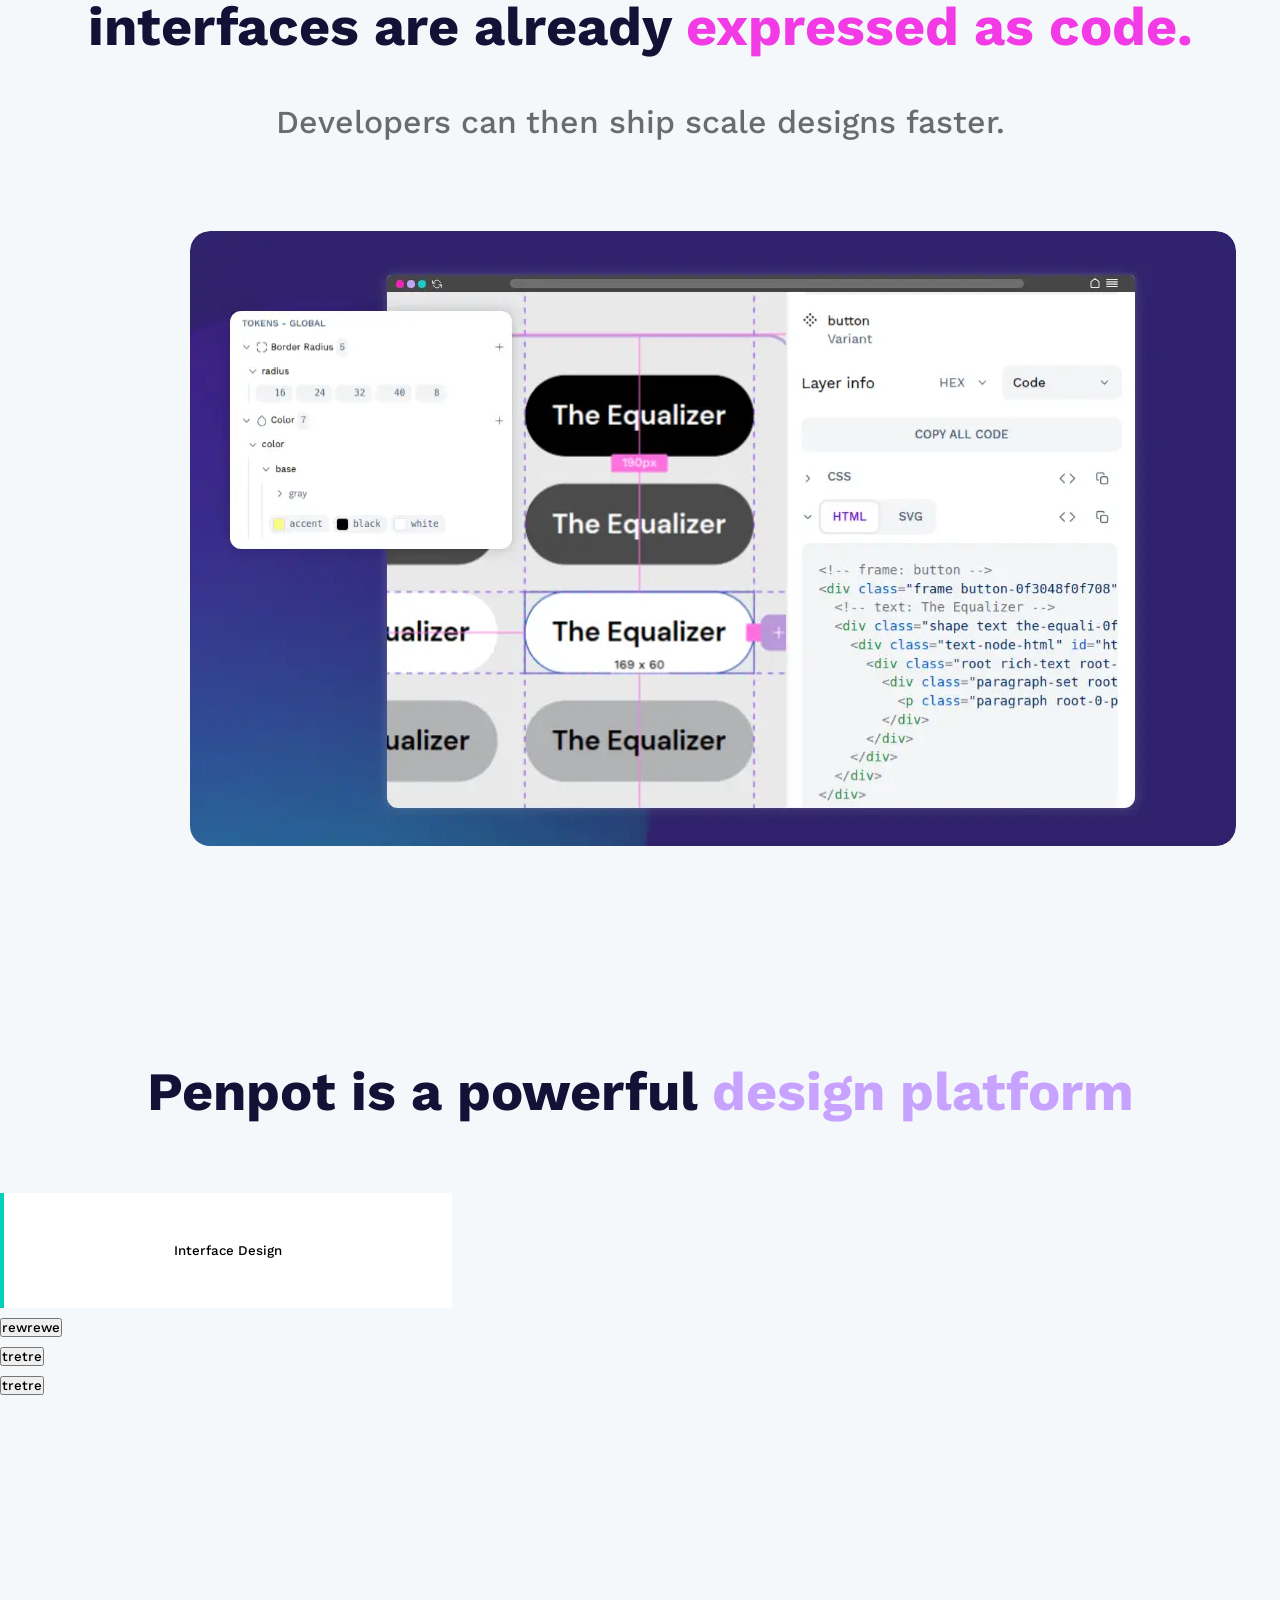
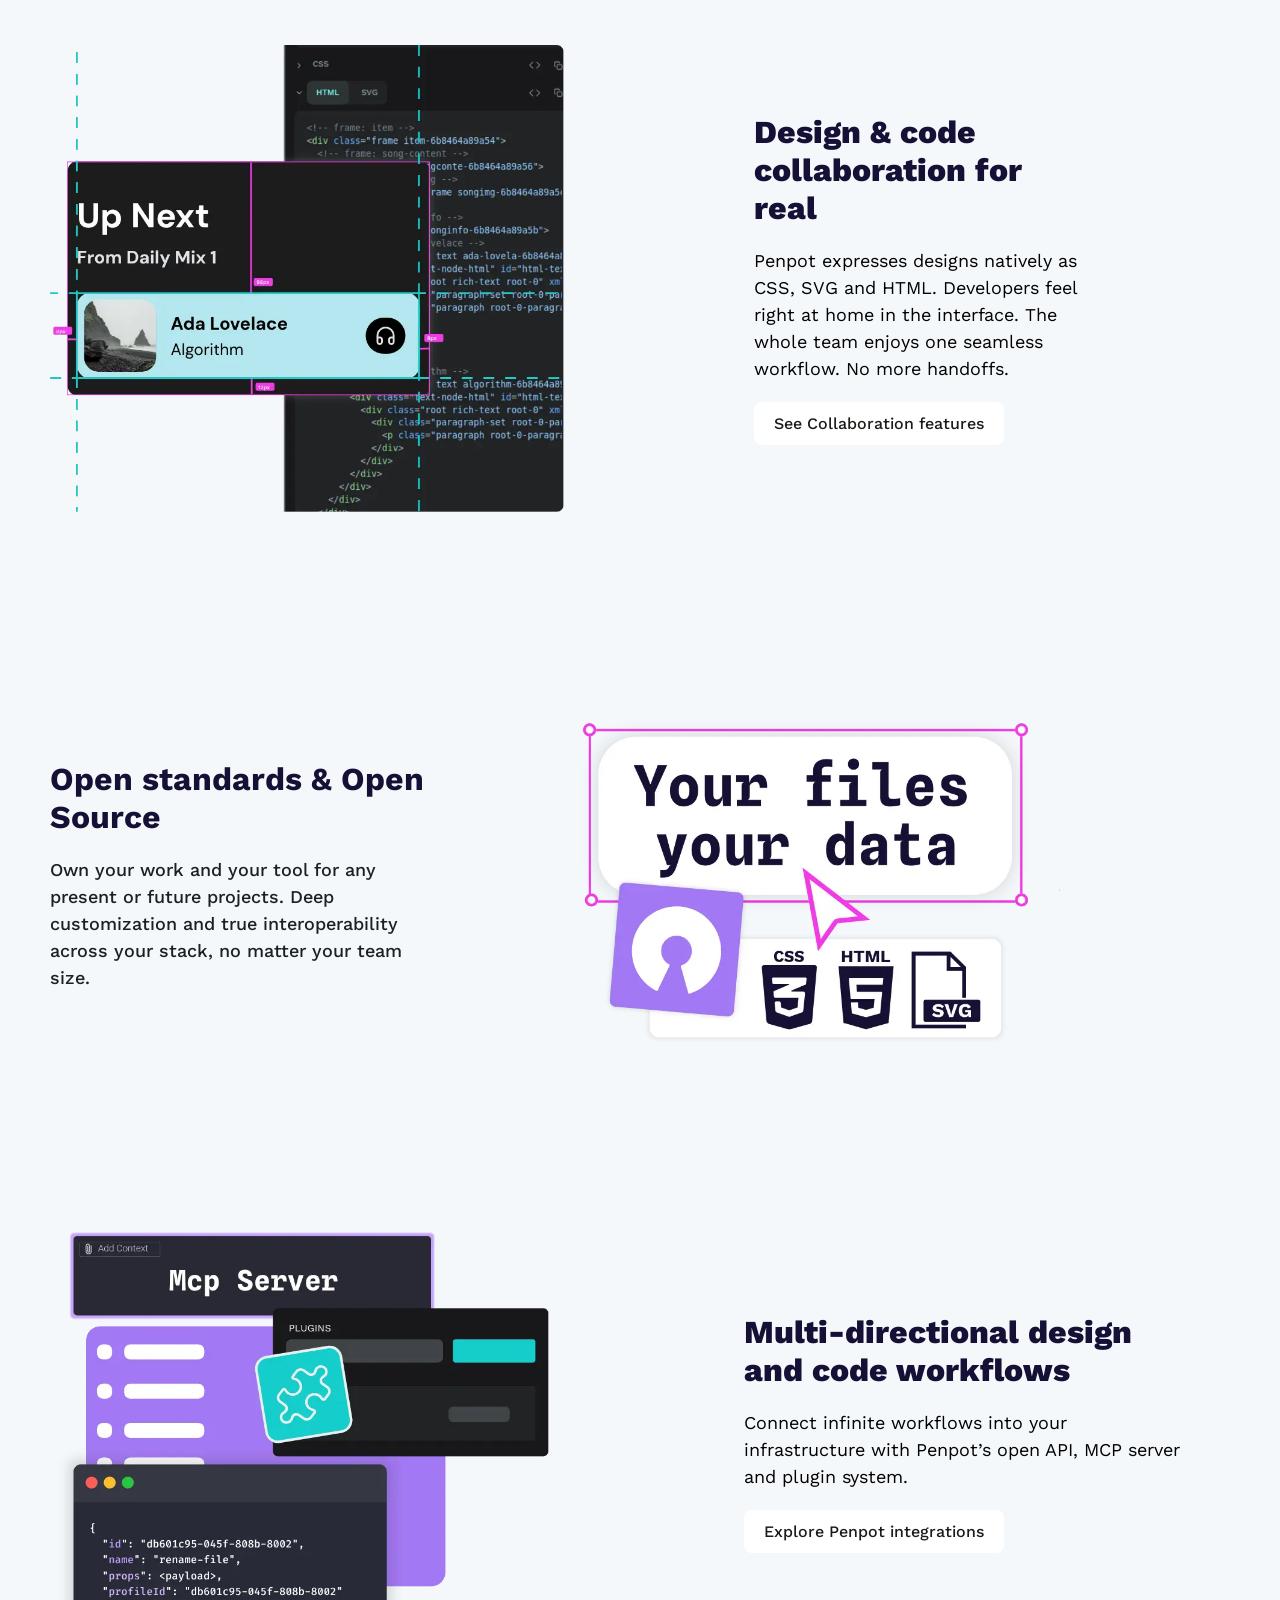
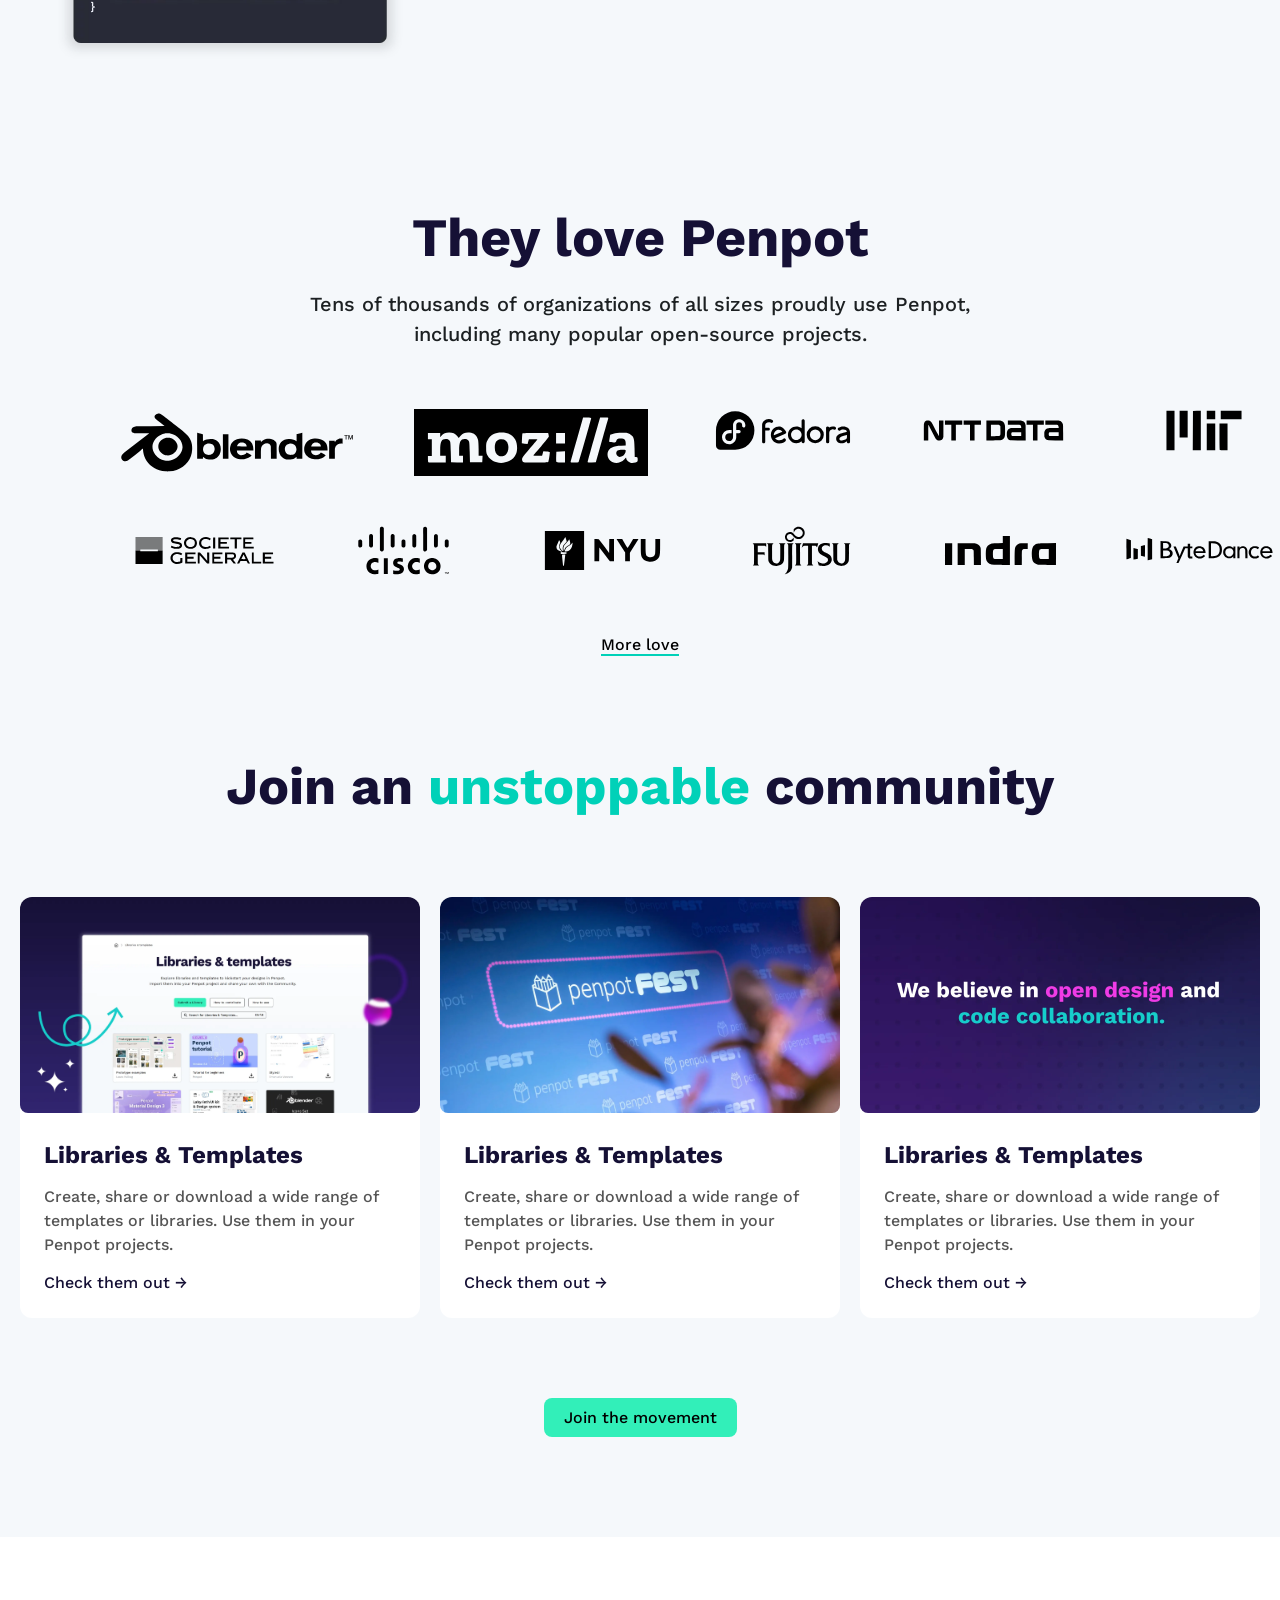
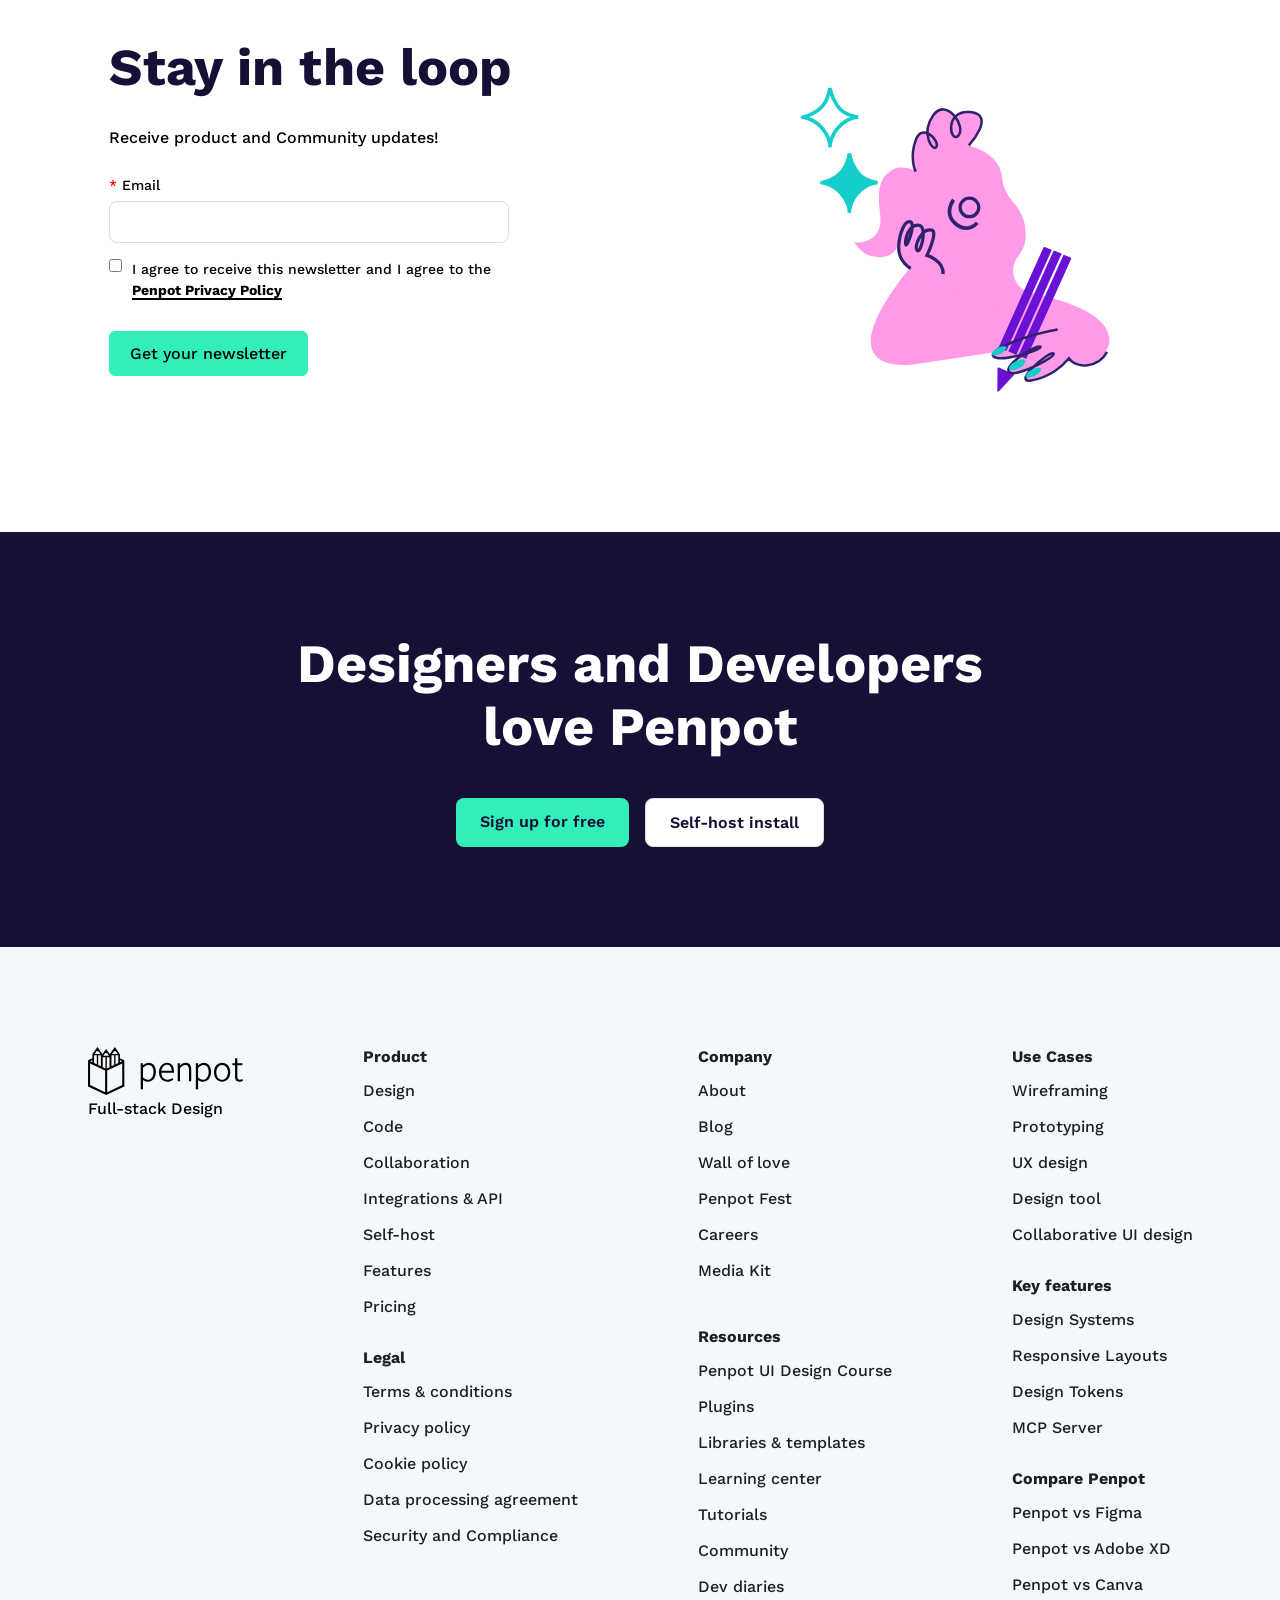
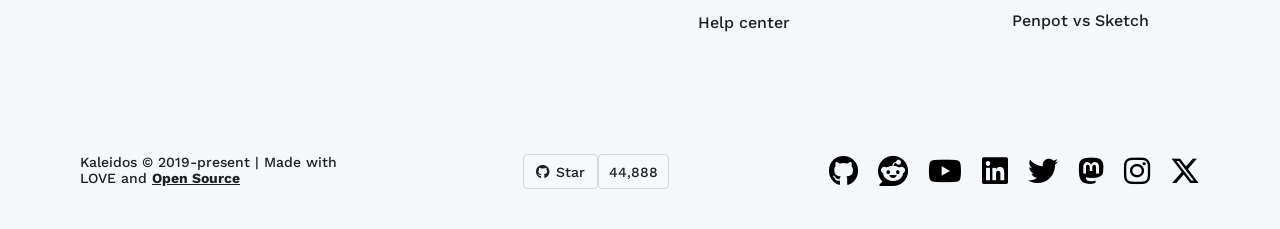
==== commit 2dfc6cdd: "vtoroiPage" ====
--- a/index.html
+++ b/index.html
@@ -184,13 +184,13 @@
 
                 <div class="section8-logos">
                     <div class="section8-logos-top">
-                            <img src="./logos\blender.svg" alt="" class="section8-logos-pd">
-                            <img src="./logos\mozila.svg" alt="" class="section8-logos-pd">
-                            <img src="./logos\fedora.svg" alt="" class="section8-logos-tdh">
-                            <img src="./logos\ntt.svg" alt="" class="section8-logos-tdh">
-                            <img src="./logos\lil.svg" alt="" class="section8-logos-tdh">
-                        </div>
-                    
+                        <img src="./logos\blender.svg" alt="" class="section8-logos-pd">
+                        <img src="./logos\mozila.svg" alt="" class="section8-logos-pd">
+                        <img src="./logos\fedora.svg" alt="" class="section8-logos-tdh">
+                        <img src="./logos\ntt.svg" alt="" class="section8-logos-tdh">
+                        <img src="./logos\lil.svg" alt="" class="section8-logos-tdh">
+                    </div>
+
 
                     <div class="section-logos-bottom">
                         <img src="./logos\societe.svg" alt="">
@@ -202,14 +202,197 @@
                     </div>
                 </div>
 
-                <div class="section8-bottom" >
+                <div class="section8-bottom">
                     <a href="" class="more-love">More love</a>
                 </div>
             </section>
-        </main>
-
-        <footer></footer>
+
+            <section class="section9">
+                <div class="section9-title">
+                    <h2>Join an <span class="section9-title-span">unstoppable</span> community</h2>
+                </div>
+
+                <div class="cards-container">
+
+                    <div class="card">
+                        <div class="card-image">
+                            <img src="./image/library.webp" alt="">
+                        </div>
+                        <div class="card-content">
+                            <h3>Libraries & Templates</h3>
+                            <p>Create, share or download a wide range of templates or libraries. Use them in your Penpot
+                                projects.</p>
+                            <a href="">Check them out →</a>
+                        </div>
+                    </div>
+
+                    <div class="card">
+                        <div class="card-image">
+                            <img src="./image/penpotFest.webp" alt="">
+                        </div>
+                        <div class="card-content">
+                            <h3>Libraries & Templates</h3>
+                            <p>Create, share or download a wide range of templates or libraries. Use them in your Penpot
+                                projects.</p>
+                            <a href="">Check them out →</a>
+                        </div>
+                    </div>
+
+                    <div class="card">
+                        <div class="card-image">
+                            <img src="./image/contra.webp" alt="">
+                        </div>
+                        <div class="card-content">
+                            <h3>Libraries & Templates</h3>
+                            <p>Create, share or download a wide range of templates or libraries. Use them in your Penpot
+                                projects.</p>
+                            <a href="">Check them out →</a>
+                        </div>
+                    </div>
+                </div>
+                <div class="kaka">
+                    <a href="" class="parasha">Join the movement</a>
+                </div>
+            </section>
     </div>
+
+
+    <section class="section10">
+        <div class="section10-text">
+            <h2>Stay in the loop</h2>
+            <p>Receive product and Community updates!</p>
+            <form>
+                <div class="form-group">
+                    <label><span class="required">*</span> Email</label>
+                    <input type="email" placeholder="">
+                </div>
+
+                <div class="checkbox-group">
+                    <input type="checkbox" id="agree">
+                    <label for="agree">
+                        I agree to receive this newsletter and I agree to the
+                        <a href="">Penpot Privacy Policy</a>
+                    </label>
+                </div>
+            </form>
+
+            <a href="" class="btn-gettt">Get your newsletter</a>
+        </div>
+
+        <img src="./image\pink.svg" alt="">
+    </section>
+    <section class="section-dark">
+        <h2>Designers and Developers <br> love Penpot</h2>
+        <div class="section-dark-btns">
+            <a href="" class="btn-green">Sign up for free</a>
+            <a href="" class="btn-white">Self-host install</a>
+        </div>
+    </section>
+    </main>
+
+    <div class="wrapper">
+        <footer>
+            <div class="footer25">
+                <div>
+                    <img src=".\image\cutor.svg" alt="">
+                    <p>Full-stack Design</p>
+                </div>
+                <div class="footer25-col">
+
+                    <h4>Product</h4>
+                    <a href="">Design</a>
+                    <a href="">Code</a>
+                    <a href="">Collaboration</a>
+                    <a href="">Integrations & API</a>
+                    <a href="">Self-host</a>
+                    <a href="">Features</a>
+                    <a href="">Pricing</a>
+
+                    <p></p>
+
+                    <h4>Legal</h4>
+                    <a href="">Terms & conditions</a>
+                    <a href="">Privacy policy</a>
+                    <a href="">Cookie policy</a>
+                    <a href="">Data processing agreement</a>
+                    <a href="">Security and Compliance</a>
+
+                </div>
+
+                <div class="footer25-col">
+                    <h4>Company</h4>
+                    <a href="">About</a>
+                    <a href="">Blog</a>
+                    <a href="">Wall of love</a>
+                    <a href="">Penpot Fest</a>
+                    <a href="">Careers</a>
+                    <a href="">Media Kit</a>
+
+                    <p></p>
+                    <p></p>
+
+                    <h4>Resources</h4>
+                    <a href="">Penpot UI Design Course</a>
+                    <a href="">Plugins</a>
+                    <a href="">Libraries & templates</a>
+                    <a href="">Learning center</a>
+                    <a href="">Tutorials</a>
+                    <a href="">Community</a>
+                    <a href="">Dev diaries</a>
+                    <a href="">Help center</a>
+                </div>
+                <div class="footer25-col">
+                    <h4>Use Cases</h4>
+                    <a href="">Wireframing</a>
+                    <a href="">Prototyping</a>
+                    <a href="">UX design</a>
+                    <a href="">Design tool</a>
+                    <a href="">Collaborative UI design</a>
+
+                    <p></p>
+
+                    <h4>Key features</h4>
+                    <a href="">Design Systems</a>
+                    <a href="">Responsive Layouts</a>
+                    <a href="">Design Tokens</a>
+                    <a href="">MCP Server</a>
+
+                    <p></p>
+
+                    <h4>Compare Penpot</h4>
+                    <a href="">Penpot vs Figma</a>
+                    <a href="">Penpot vs Adobe XD</a>
+                    <a href="">Penpot vs Canva</a>
+                    <a href="">Penpot vs Sketch</a>
+                </div>
+            </div>
+
+            <div class="footer50">
+                <div class="kaleidos">
+                    <span>Kaleidos © 2019-present | Made with LOVE and <a href="">Open Source</a></span>
+                </div>
+
+                <div class="github">
+                    <a href="" class="github1"> <i class="fa-brands fa-github"></i> Star</a>
+                    <a href="" class="github2">44,888</a>
+                </div>
+
+                <div class="social-links">
+                    <a href=""><i class="fa-brands fa-github"></i></a>
+                    <a href=""><i class="fa-brands fa-reddit"></i></a>
+                    <a href=""><i class="fa-brands fa-youtube"></i></a>
+                    <a href=""><i class="fa-brands fa-linkedin"></i></a>
+                    <a href=""><i class="fa-brands fa-twitter"></i></a>
+                    <a href=""><i class="fa-brands fa-mastodon"></i></a>
+                    <a href=""><i class="fa-brands fa-instagram"></i></a>
+                    <a href=""><i class="fa-brands fa-x-twitter"></i></a>
+                </div>
+            </div>
+
+
+        </footer>
+    </div>
+
 </body>
 
 </html>
--- a/style.css
+++ b/style.css
@@ -181,7 +181,7 @@
     flex-direction: column;
     align-items: flex-start;
     gap: 30px;
-    padding: 30px 115px;  
+    padding: 30px 115px;
 }
 
 .release {
@@ -195,6 +195,7 @@
 .release p {
     display: inline;
     color: #1C2022A6;
+    border-bottom: 1px solid transparent;
 }
 
 .release a {
@@ -265,7 +266,7 @@
 }
 
 .section2 {
-    padding: 20px 70px;   
+    padding: 20px 70px;
 }
 
 video {
@@ -277,7 +278,7 @@
 }
 
 .section3 {
-    padding: 20px 70px;   
+    padding: 20px 70px;
 }
 
 .section3-title {
@@ -424,7 +425,7 @@
     gap: 20px;
 }
 
-.section6 h3{
+.section6 h3 {
     font-size: 32px;
     color: #151035;
     font-weight: 700;
@@ -436,7 +437,7 @@
     line-height: 1.5;
 }
 
-.section6 img{
+.section6 img {
     width: 514px;
     height: 467px;
 }
@@ -545,12 +546,361 @@
     height: 49px;
 }
 
+.section8-bottom {
+    display: flex;
+    justify-content: center;
+}
+
 .more-love {
     text-decoration: none;
     color: black;
     border-bottom: 2px solid #00D1B8;
-    padding-bottom: 0px;
+}
+
+.section9 {
+    display: flex;
+    flex-direction: column;
+    gap: 80px;
+    padding-bottom: 100px;
+}
+
+.section9-title {
+    display: flex;
+    justify-content: center;
+}
+
+.section9-title h2 {
+    color: #151035;
+    font-size: 52px;
+    font-weight: 700;
+}
+
+.section9-title-span {
+    color: #00D1B8;
+    font-weight: 700;
+}
+
+.cards-container {
+    display: flex;
+    justify-content: center;
+    gap: 20px;
+}
+
+.card {
+    width: 400px;
+    background: white;
+    border-radius: 12px;
+    overflow: hidden
+}
+
+.card-image img {
+    width: 400px;
+    height: 216px;
+    object-fit: cover;
+    border-radius: 8px;
+}
+
+.card-content {
+    padding: 24px;
+    display: flex;
+    flex-direction: column;
+    gap: 16px;
+}
+
+.card-content h3 {
+    font-size: 24px;
+    font-weight: 700;
+    color: #151035;
+}
+
+.card-content p {
+    font-size: 16px;
+    line-height: 1.5;
+    color: #555;
+}
+
+.card-content a {
+    text-decoration: none;
+    color: #151035;
+    align-self: flex-start;
+    border-bottom: 2px solid transparent;
+}
+
+.card-content a:hover {
+    border-bottom: 2px solid #00D1B8;
+}
+
+.kaka {
+    display: flex;
+    justify-content: center;
+}
+
+.parasha {
+    text-decoration: none;
+    color: black;
+    background-color: #32EFB9;
+    padding: 10px 20px;
+    align-self: flex-start;
+    display: flex;
+    border-radius: 8px;
+}
+
+.parasha:hover {
+    background-color: black;
+    color: #32EFB9;
+}
+
+.section10 {
+    display: flex;
+    justify-content: center ;
+    gap: 250px;
+    background-color: white;
+    padding: 100px 0px;
+}
+
+.section10-text {
+    display: flex;
+    flex-direction: column;
+    gap: 30px;
+}
+
+.section10-text h2 {
+    color: #151035;
+    font-weight: 700;
+    font-size: 52px;
+}
+
+.section10 img {
+    width: 410px;
+    height: 395px;
+}
+
+form {
+    display: flex;
+    flex-direction: column;
+    gap: 16px;
+    width: 400px;
+}
+
+.form-group {
+    display: flex;
+    flex-direction: column;
+    gap: 8px;
+}
+
+.form-group label {
+    font-size: 14px;
+}
+
+.required {
+    color: red;
+}
+
+input[type="email"] {
+    padding: 10px;
+    border: 1px solid #ddd;
+    border-radius: 8px;
+    outline: none;
+    font-size: 16px;
+    height: 42px;
+}
+
+input[type="email"]:focus {
+    border: 1px solid #aaa;
+}
+
+.checkbox-group {
+    display: flex;
+    align-items: flex-start;
+    gap: 10px;
+}
+
+.checkbox-group label {
+    font-size: 14px;
+    line-height: 1.5;
+}
+
+.checkbox-group a {
+    color: black;
+    font-weight: 700;
+    text-decoration: none;
+    border-bottom: 2px solid black;
+}
+
+.btn-gettt {
+    background-color: #32EFB9;
+    border: 1px solid #32EFB9;
+    border-radius: 6px;
+    padding: 12px 20px;
+    text-decoration: none;
+    color: black;
+    align-self: flex-start;
+}
+
+.btn-gettt:hover {
+    color: #32EFB9;
+    background-color: black;
+    border: 1px solid black;
+}
+
+.section-dark {
+    background-color: #151035;
+    display: flex;
+    flex-direction: column;
+    align-items: center;
+    justify-content: center;
+    gap: 40px;
+    padding: 100px 70px;
+    margin-bottom: 100px
+}
+
+.section-dark h2 {
+    color: white;
+    font-size: 54px;
+    font-weight: 700;
     text-align: center;
 }
 
-
+.section-dark-btns {
+    display: flex;
+    gap: 16px;
+}
+
+.section-dark-btns a {
+    text-decoration: none;
+    padding: 14px 24px;
+    border-radius: 8px;
+    font-weight: 600;
+}
+
+.btn-green {
+    background-color: #32EFB9;
+    color: #151035;
+}
+
+.btn-white {
+    background-color: white;
+    color: #151035;
+    border: 1px solid #ddd;
+}
+
+.btn-green:hover {
+    background-color: white;
+}
+
+.btn-white:hover {
+    background-color: #151035;
+    color: white;
+}
+
+.footer25 {
+    display: flex;
+    justify-content: center;
+    gap: 120px;
+    padding-bottom: 120px;
+}
+
+.footer25 img {
+    width: 155px;
+    height: 48px;
+}
+
+.footer25-col {
+    display: flex;
+    flex-direction: column;
+    gap: 15px;
+}
+
+.footer25-col a {
+    text-decoration: none;
+    color: #1C2022;
+    border-bottom: 2px solid transparent;
+}
+
+.footer25-col a:hover {
+    border-bottom: 2px solid black;
+    align-self: flex-start;
+}
+
+.footer25-col h4 {
+    color: #1C2022;
+    font-weight: 700;
+}
+
+.footer50 {
+    display: flex;
+    gap: 160px;
+    padding-bottom: 40px;
+    margin: 0px 80px;
+}
+
+.kaleidos {
+    font-size: 14px;
+    color: #1C2022;
+}
+
+.kaleidos a {
+    color: #1C2022;
+    font-weight: 700;
+}
+
+.social-links {
+    display: flex;
+    gap: 20px;
+    align-items: center;
+}
+
+.social-links a {
+    color: black;
+    text-decoration: none;
+    font-size: 30px;
+}
+
+.social-links a:hover {
+    opacity: 0.6;
+}
+
+
+.github {
+    display: flex;
+    font-size: 14px;
+}
+
+.github a{
+    text-decoration: none;
+}
+
+.github1 {
+    border: 1px solid #d0d7de;
+    padding: 6px 12px;
+    background-color: #f6f8fa;
+    border-radius: 4px;
+    display: flex;
+    align-items: center;
+    gap: 6px;
+    transition: background-color 0.2s ease;
+    color: #1C2022;
+}
+
+.github1:hover {
+    background-color: #e8ecf0;
+}
+
+.github2 {
+    border: 1px solid #d0d7de;
+    padding: 6px 10px;
+    background-color: #f6f8fa;
+    border-radius: 4px;
+    display: flex;
+    align-items: center;
+    gap: 6px;
+    color: #1C2022;
+}
+
+.github2:hover {
+    color: red;
+} 
+
+
+
+
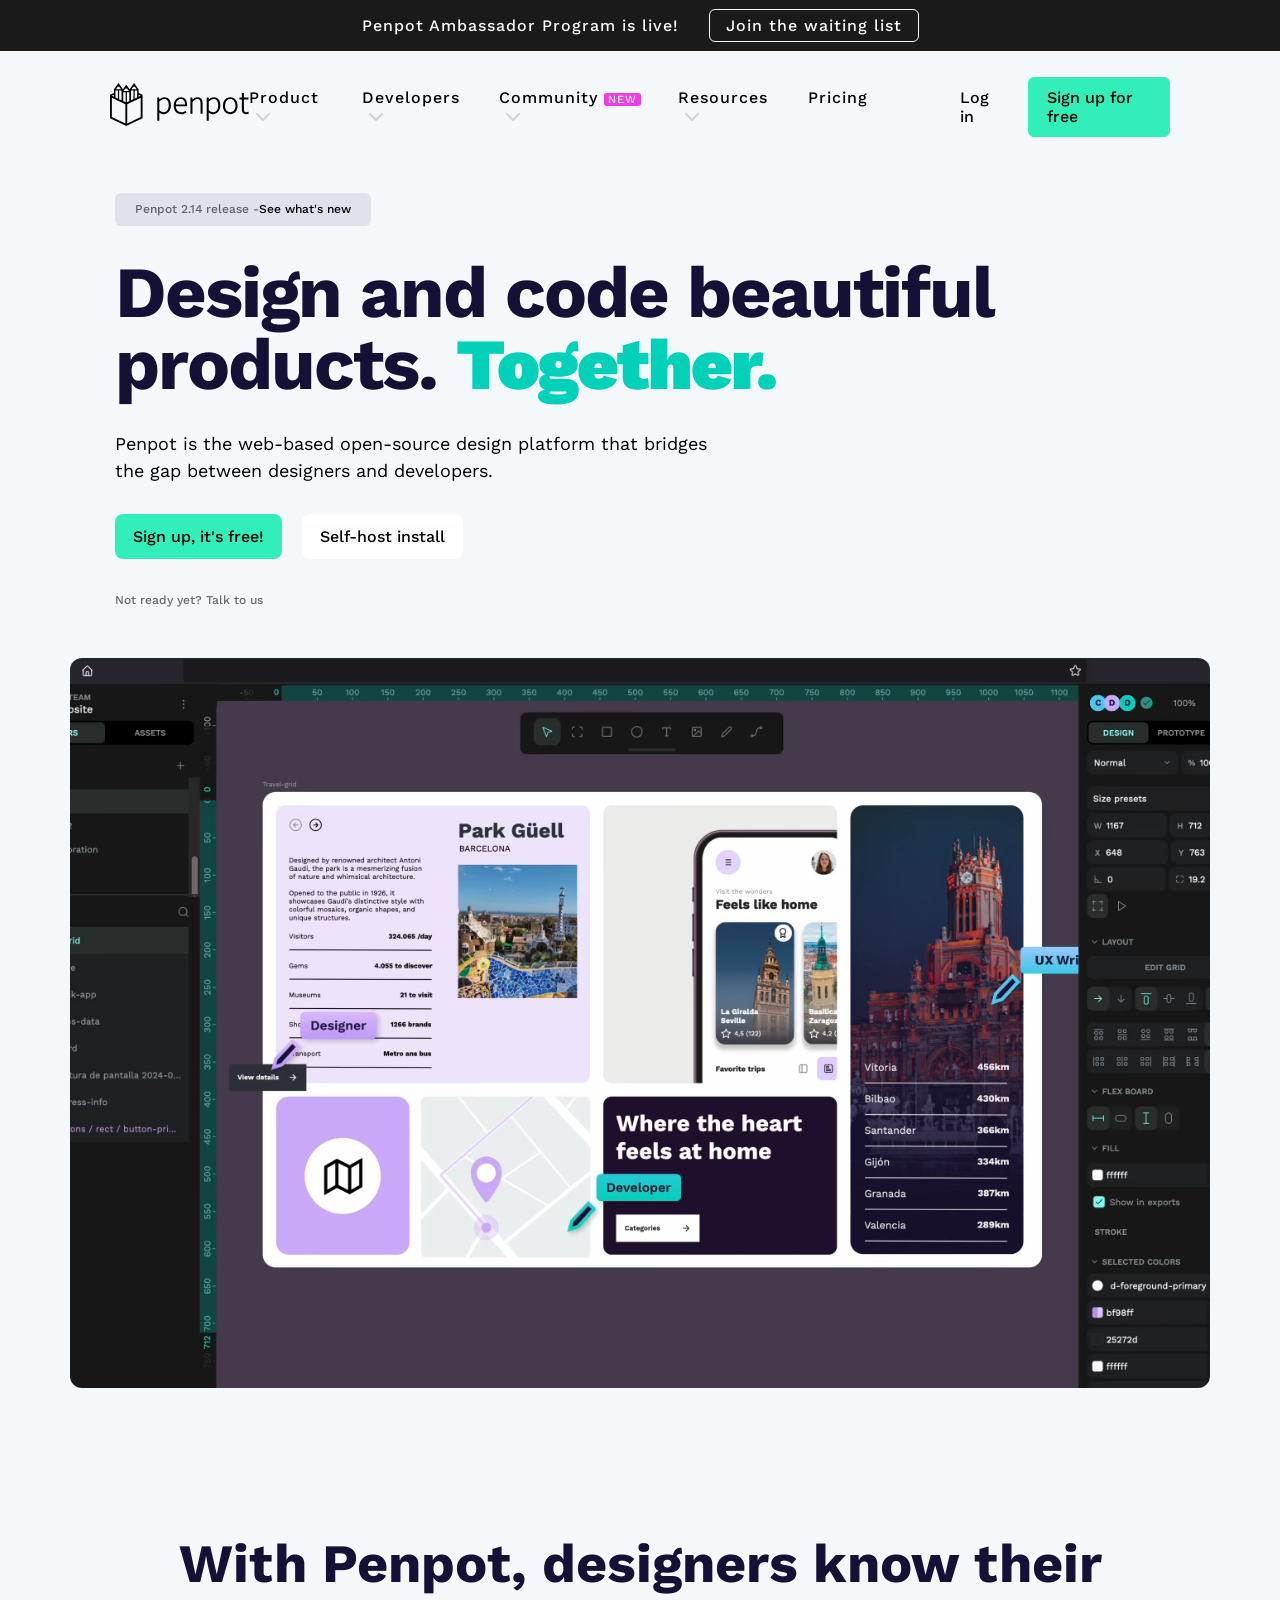
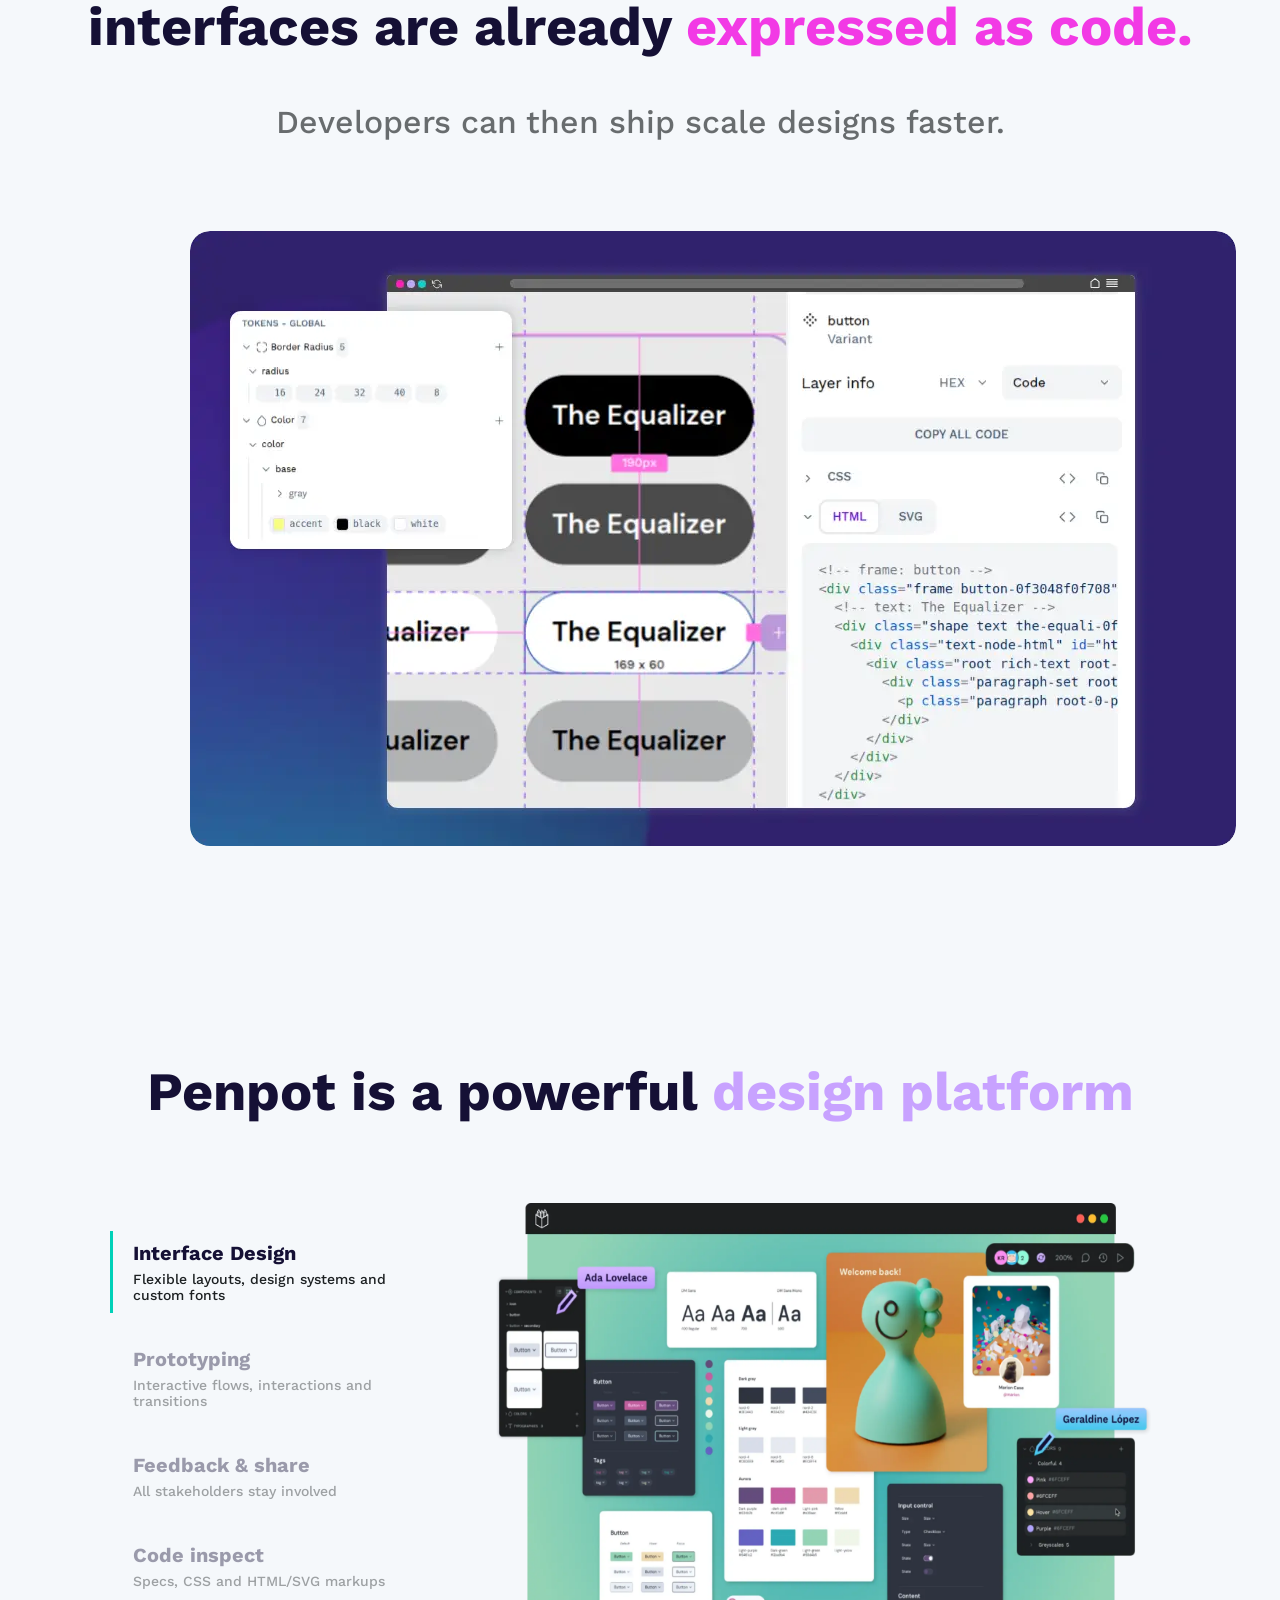
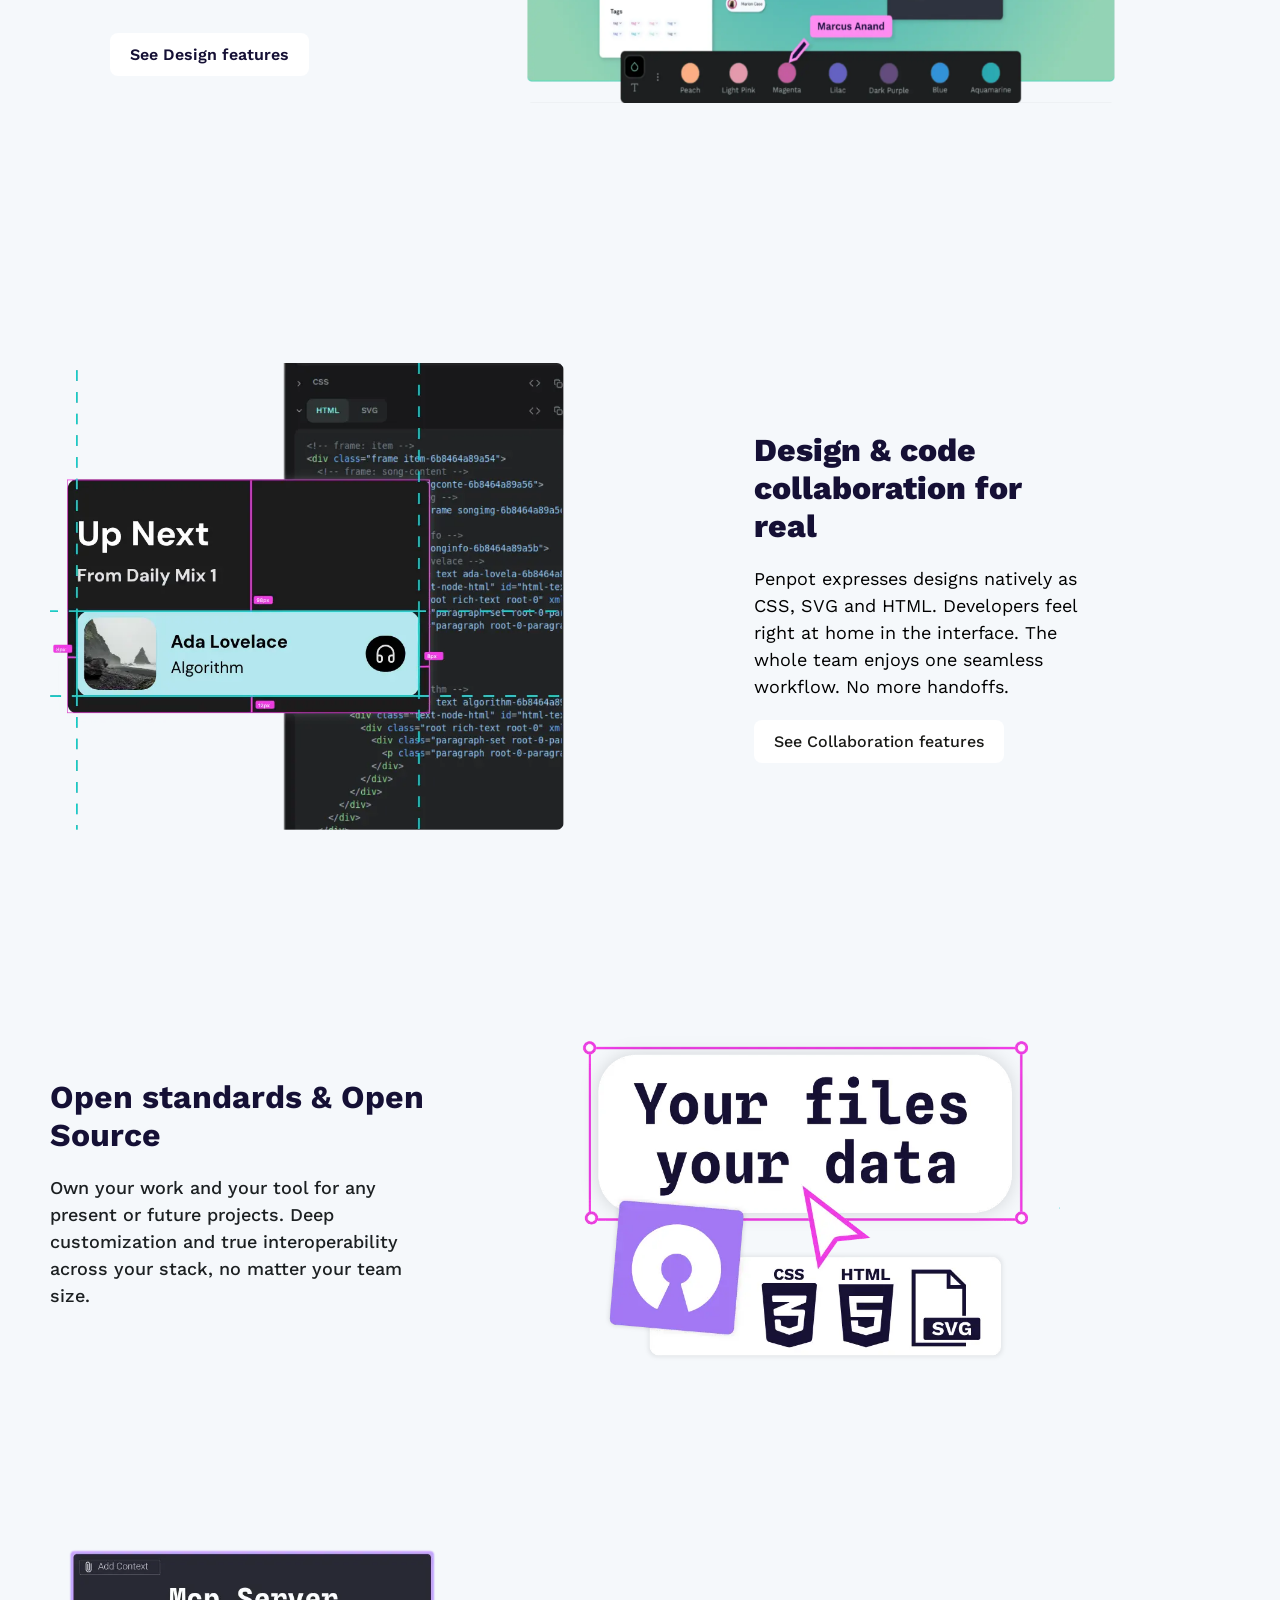
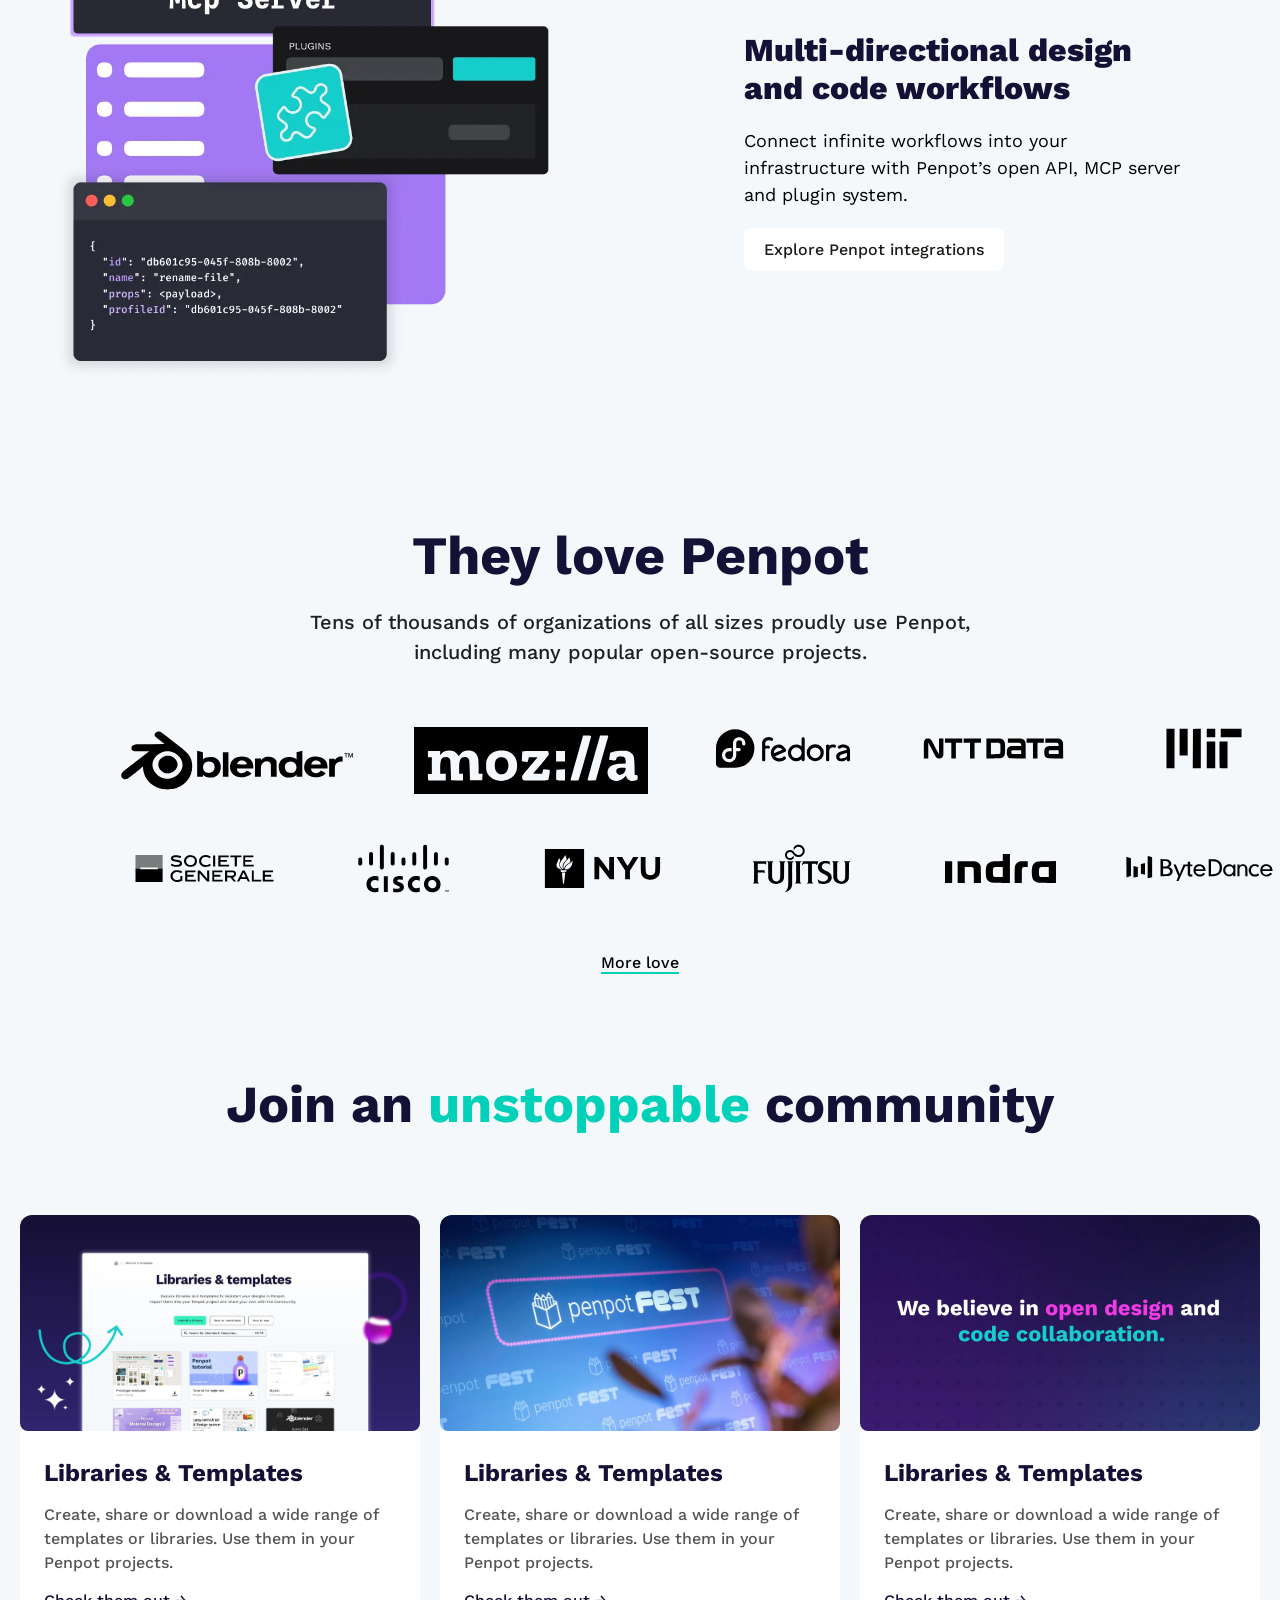
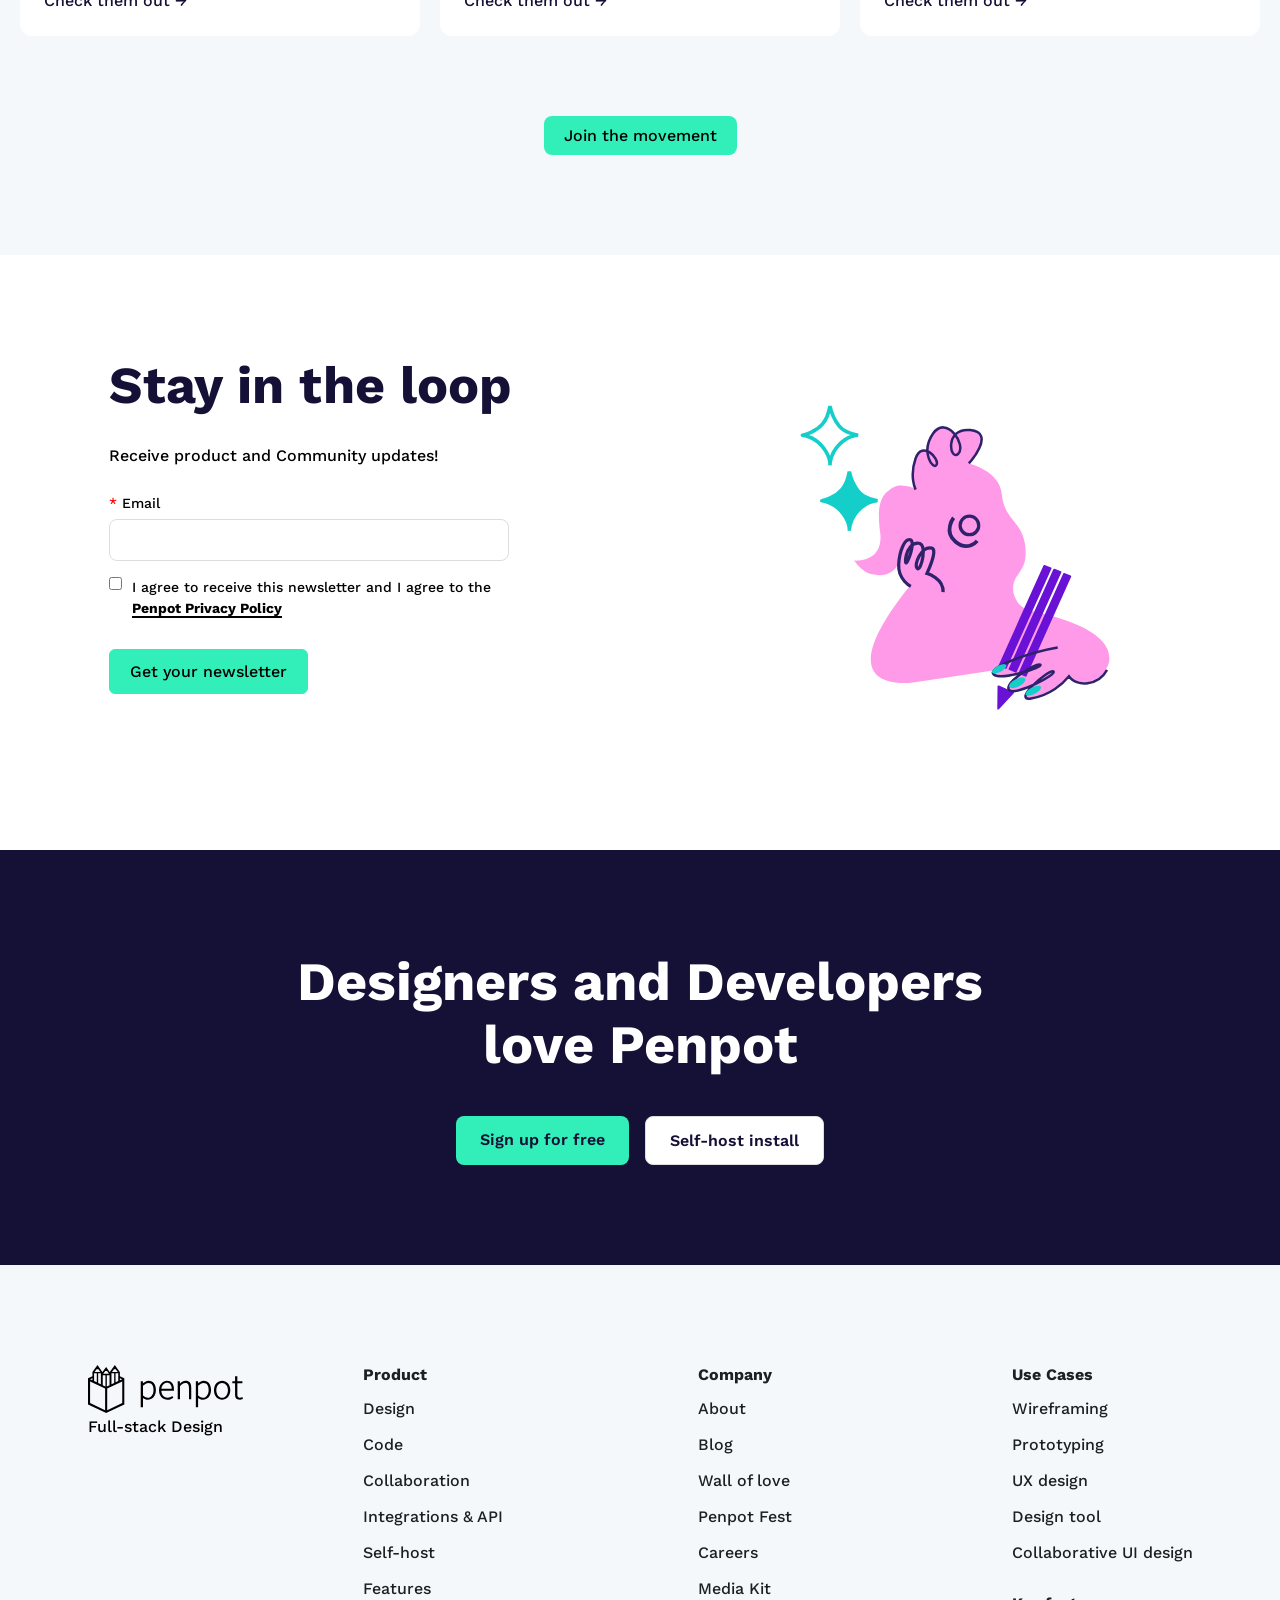
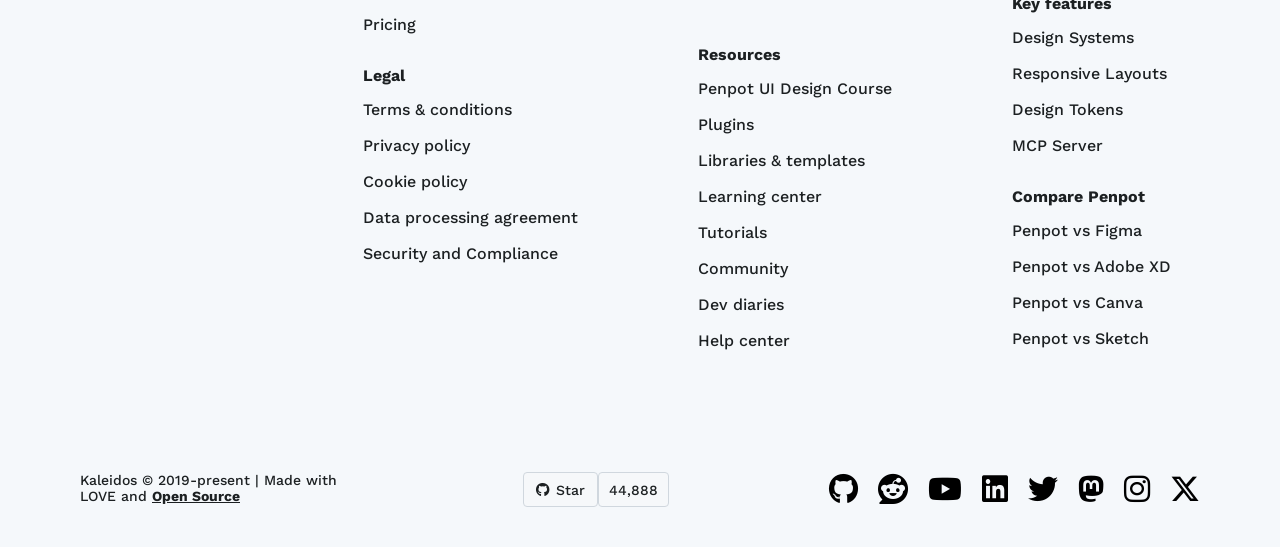
==== commit 6359e9b3: "page_complete" ====
--- a/index.html
+++ b/index.html
@@ -126,16 +126,33 @@
                 <div class="section4-title">
                     <h2>Penpot is a powerful <span>design platform </span></h2>
                 </div>
-
-                <div class="section4-parallax">
-                    <button class="real-btn-1">
-                        <div class="textInButton">
-                            Interface Design
-                        </div>
-                    </button>
-                    <button class="real-btn-2">rewrewe</button>
-                    <button class="real-btn-3">tretre</button>
-                    <button class="real-btn-4">tretre</button>
+                <div class="section44">
+                    <div class="tabs">
+                        <div class="tab active" onclick="switchTab(0)">
+                            <h3>Interface Design</h3>
+                            <p>Flexible layouts, design systems and custom fonts</p>
+                        </div>
+                        <div class="tab" onclick="switchTab(1)">
+                            <h3>Prototyping</h3>
+                            <p>Interactive flows, interactions and transitions</p>
+                        </div>
+                        <div class="tab" onclick="switchTab(2)">
+                            <h3>Feedback & share</h3>
+                            <p>All stakeholders stay involved</p>
+                        </div>
+                        <div class="tab" onclick="switchTab(3)">
+                            <h3>Code inspect</h3>
+                            <p>Specs, CSS and HTML/SVG markups</p>
+                        </div>
+                        <a href="">See Design features</a>
+                    </div>
+
+                    <div class="tab-images">
+                        <img src="./image/1.webp" class="tab-image active">
+                        <img src="./image/2.webp" class="tab-image">
+                        <img src="./image/3.webp" class="tab-image">
+                        <img src="./image/4.webp" class="tab-image">
+                    </div>
                 </div>
             </section>
 
@@ -393,6 +410,7 @@
         </footer>
     </div>
 
+    <script src="script.js"></script>
 </body>
 
 </html>
--- a/style.css
+++ b/style.css
@@ -899,8 +899,74 @@
 
 .github2:hover {
     color: red;
-} 
-
-
-
-
+}
+
+.section44 {
+    display: flex;
+    gap: 60px;
+    padding: 80px 110px;
+    align-items: center;
+}
+
+.tabs {
+    display: flex;
+    flex-direction: column;
+    gap: 24px;
+    min-width: 300px;
+}
+
+.tab {
+    padding: 10px 20px;
+    border-left: 3px solid transparent;
+    cursor: pointer;
+    opacity: 0.4;
+}
+
+.tab.active {
+    border-left: 3px solid #00D1B8;
+    opacity: 1;
+}
+
+.tab h3 {
+    font-size: 20px;
+    font-weight: 700;
+    color: #151035;
+}
+
+.tab p {
+    font-size: 14px;
+    color: #1C2022;
+    margin-top: 6px;
+}
+
+.tab-image {
+    display: none;
+    width: 700px;
+    height: 500px;
+    border-radius: 12px;
+}
+
+.tab-image.active {
+    display: block;
+}
+
+.tabs a {
+    text-decoration: none;
+    color: #151035;
+    font-weight: 600;
+    font-size: 16px;
+    background: white;
+    padding: 12px 20px;
+    border-radius: 8px;
+    align-self: flex-start;
+    margin-top: 10px;
+}
+
+.tabs a:hover {
+    background: black;
+    color: white;
+}
+
+
+
+
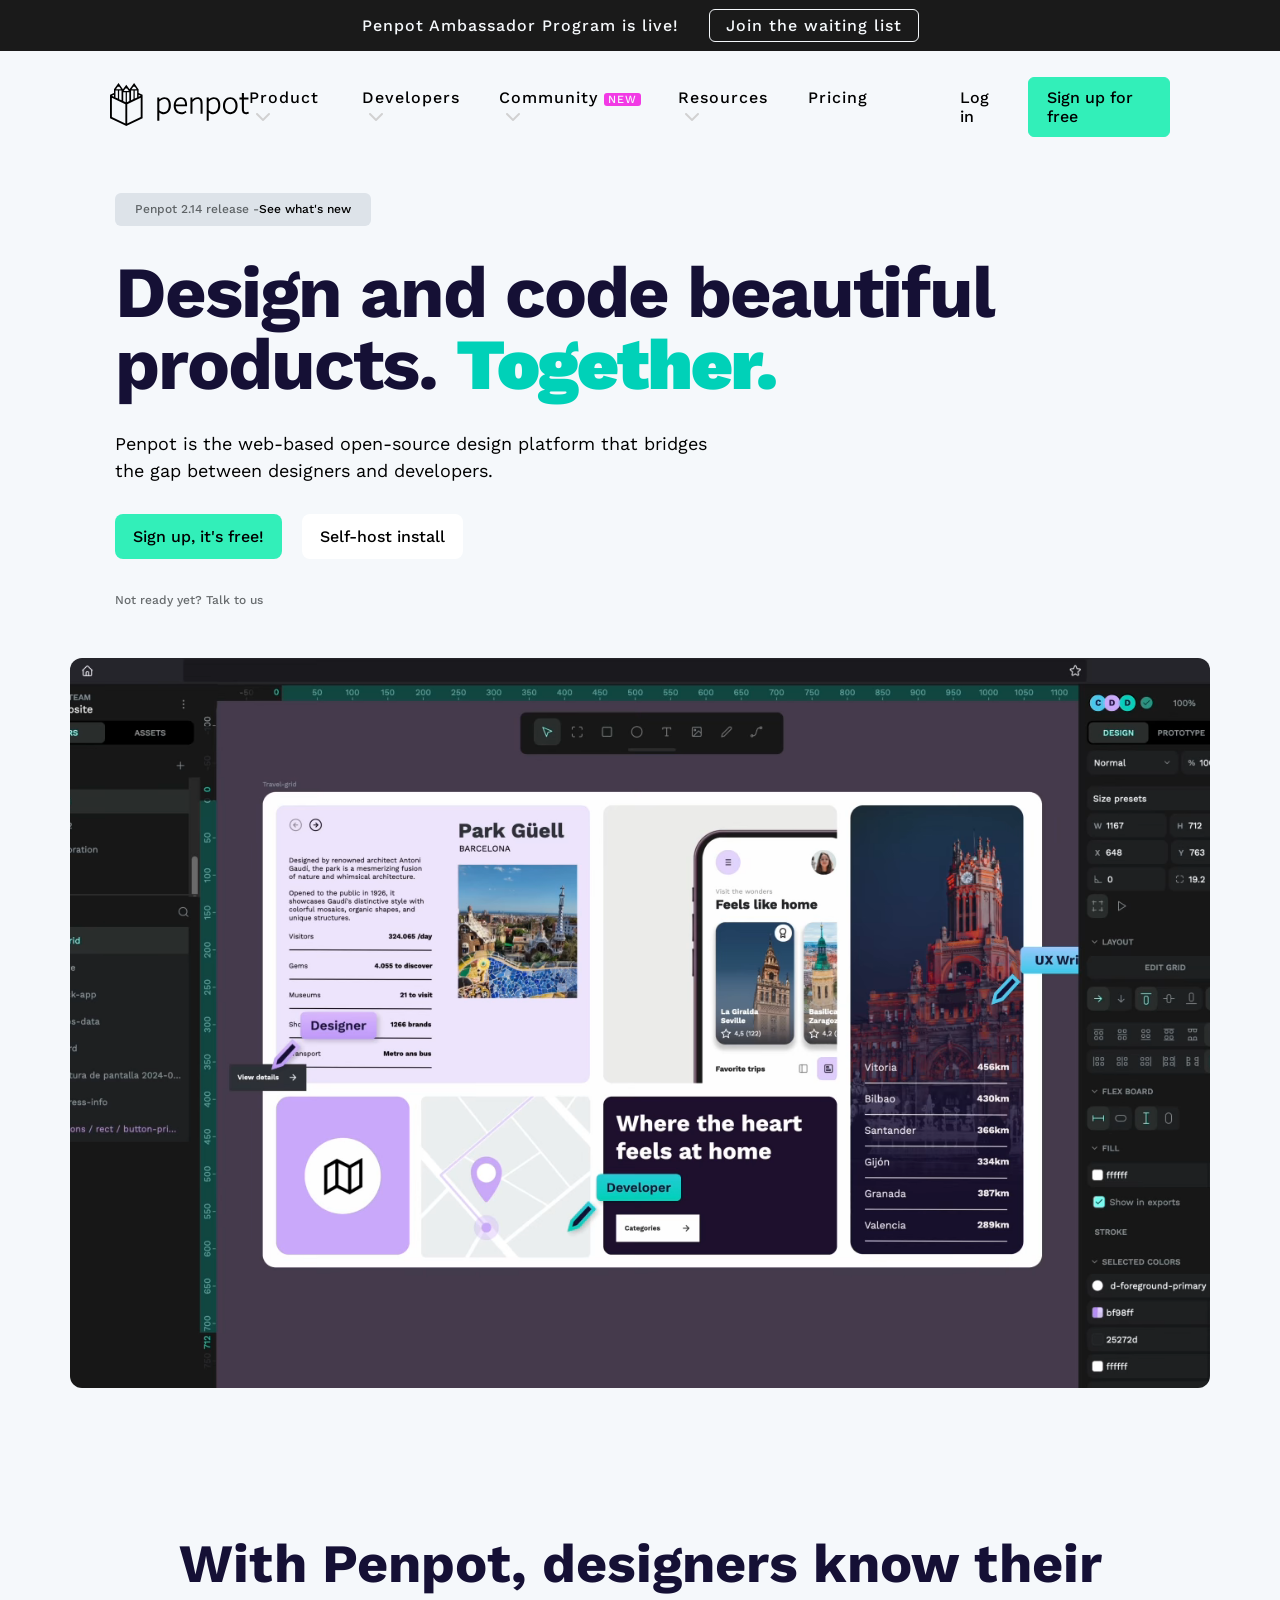
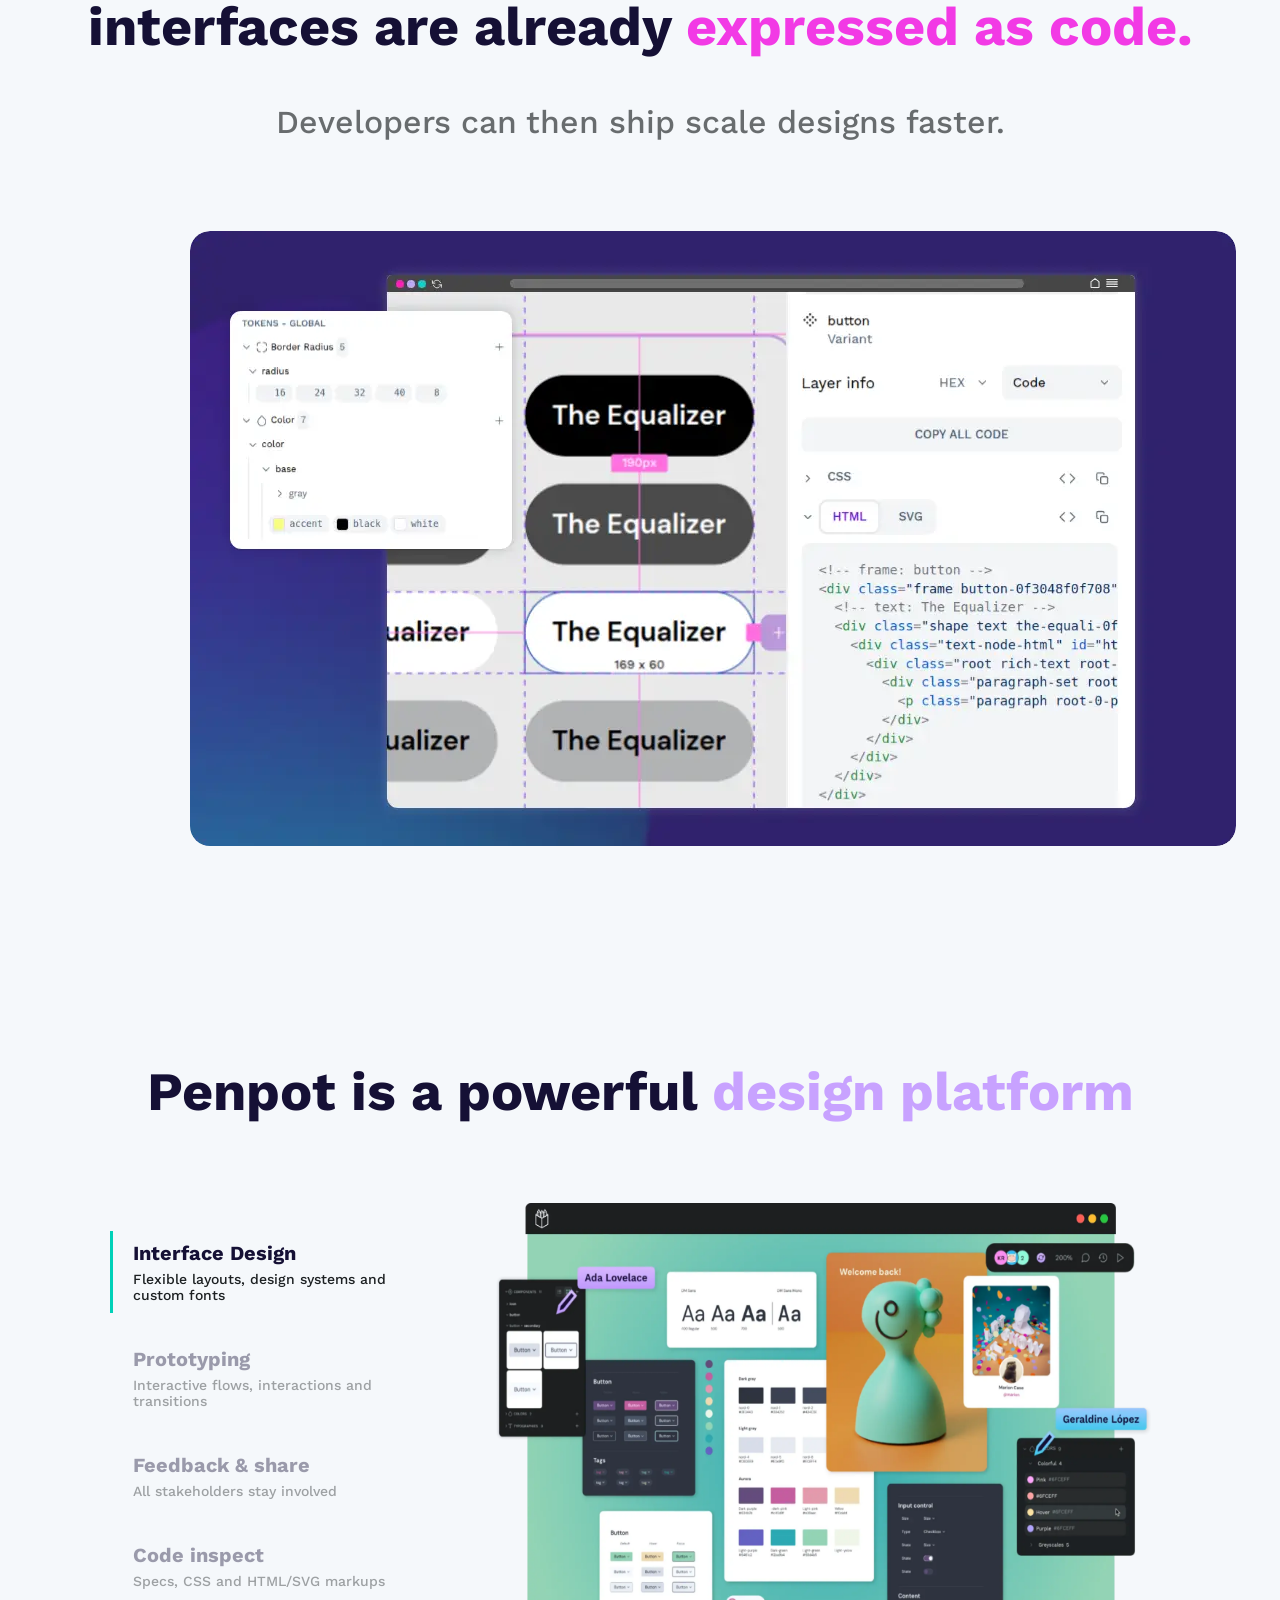
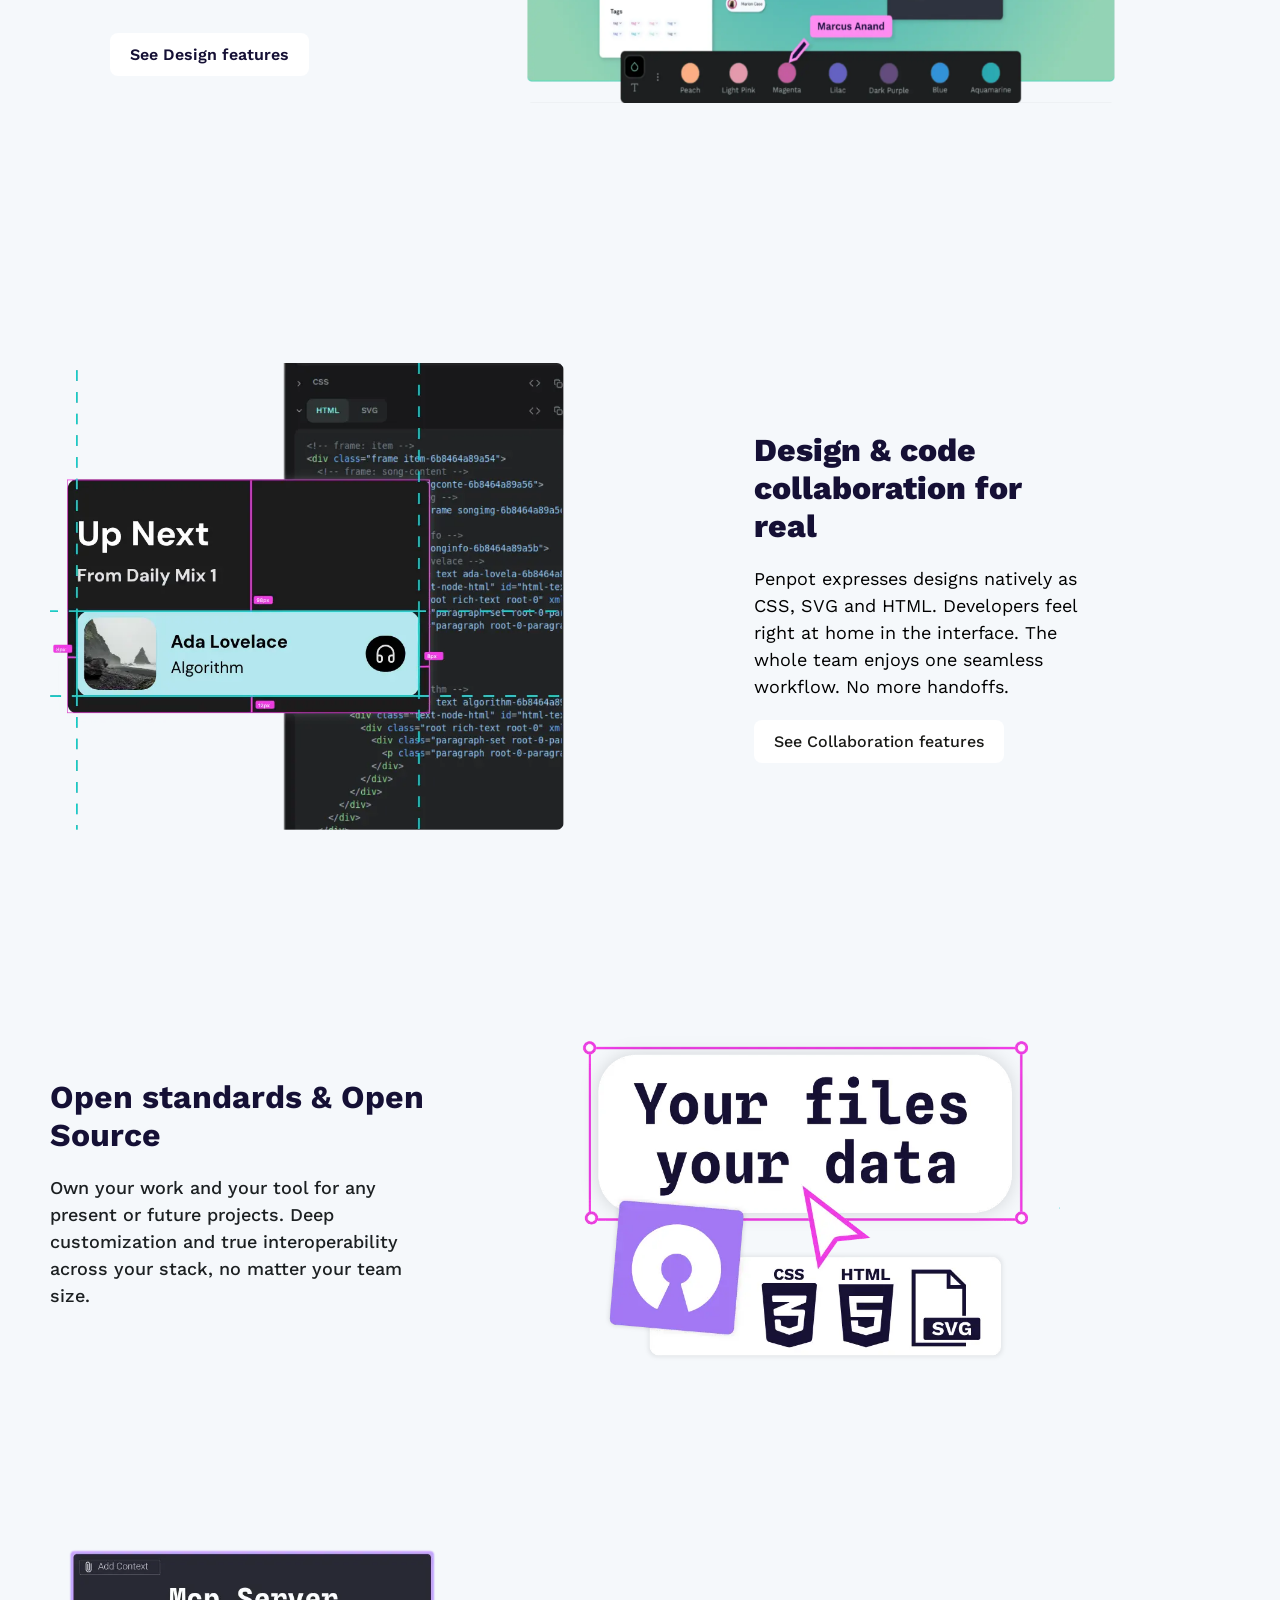
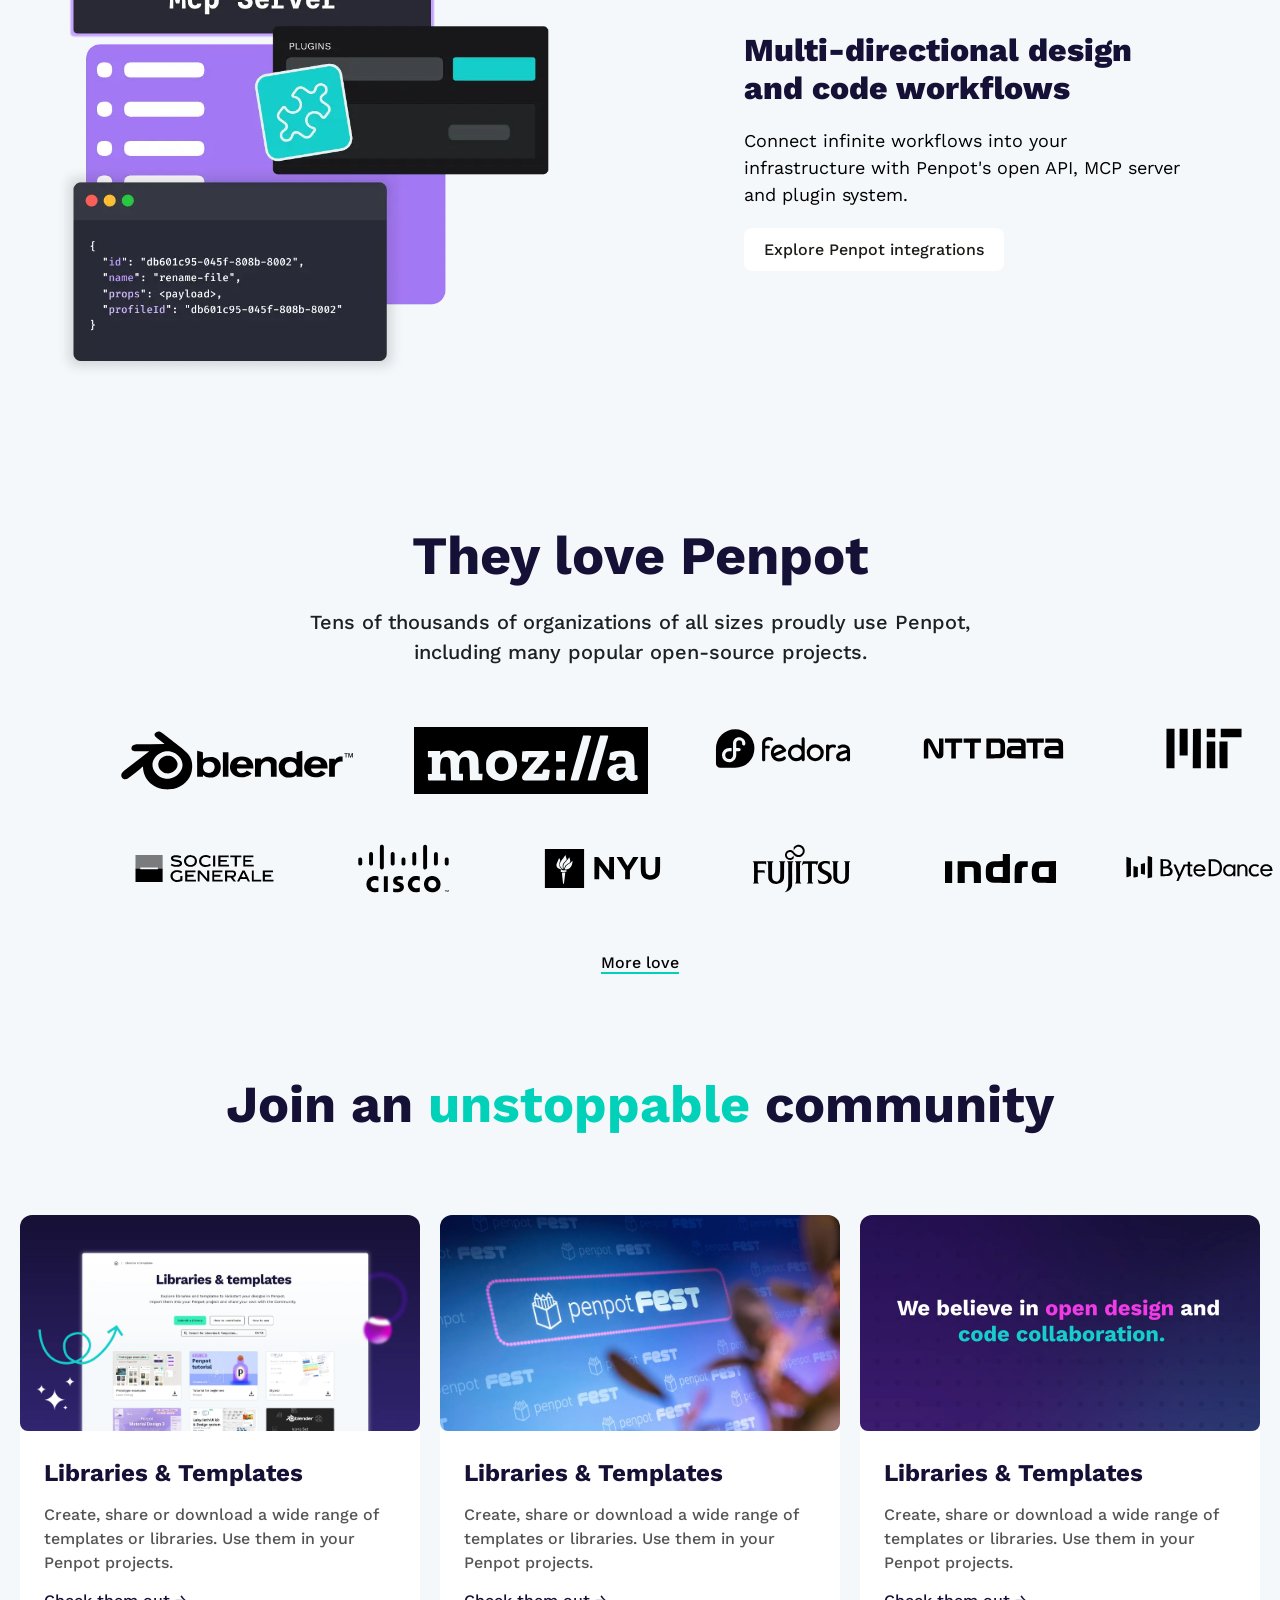
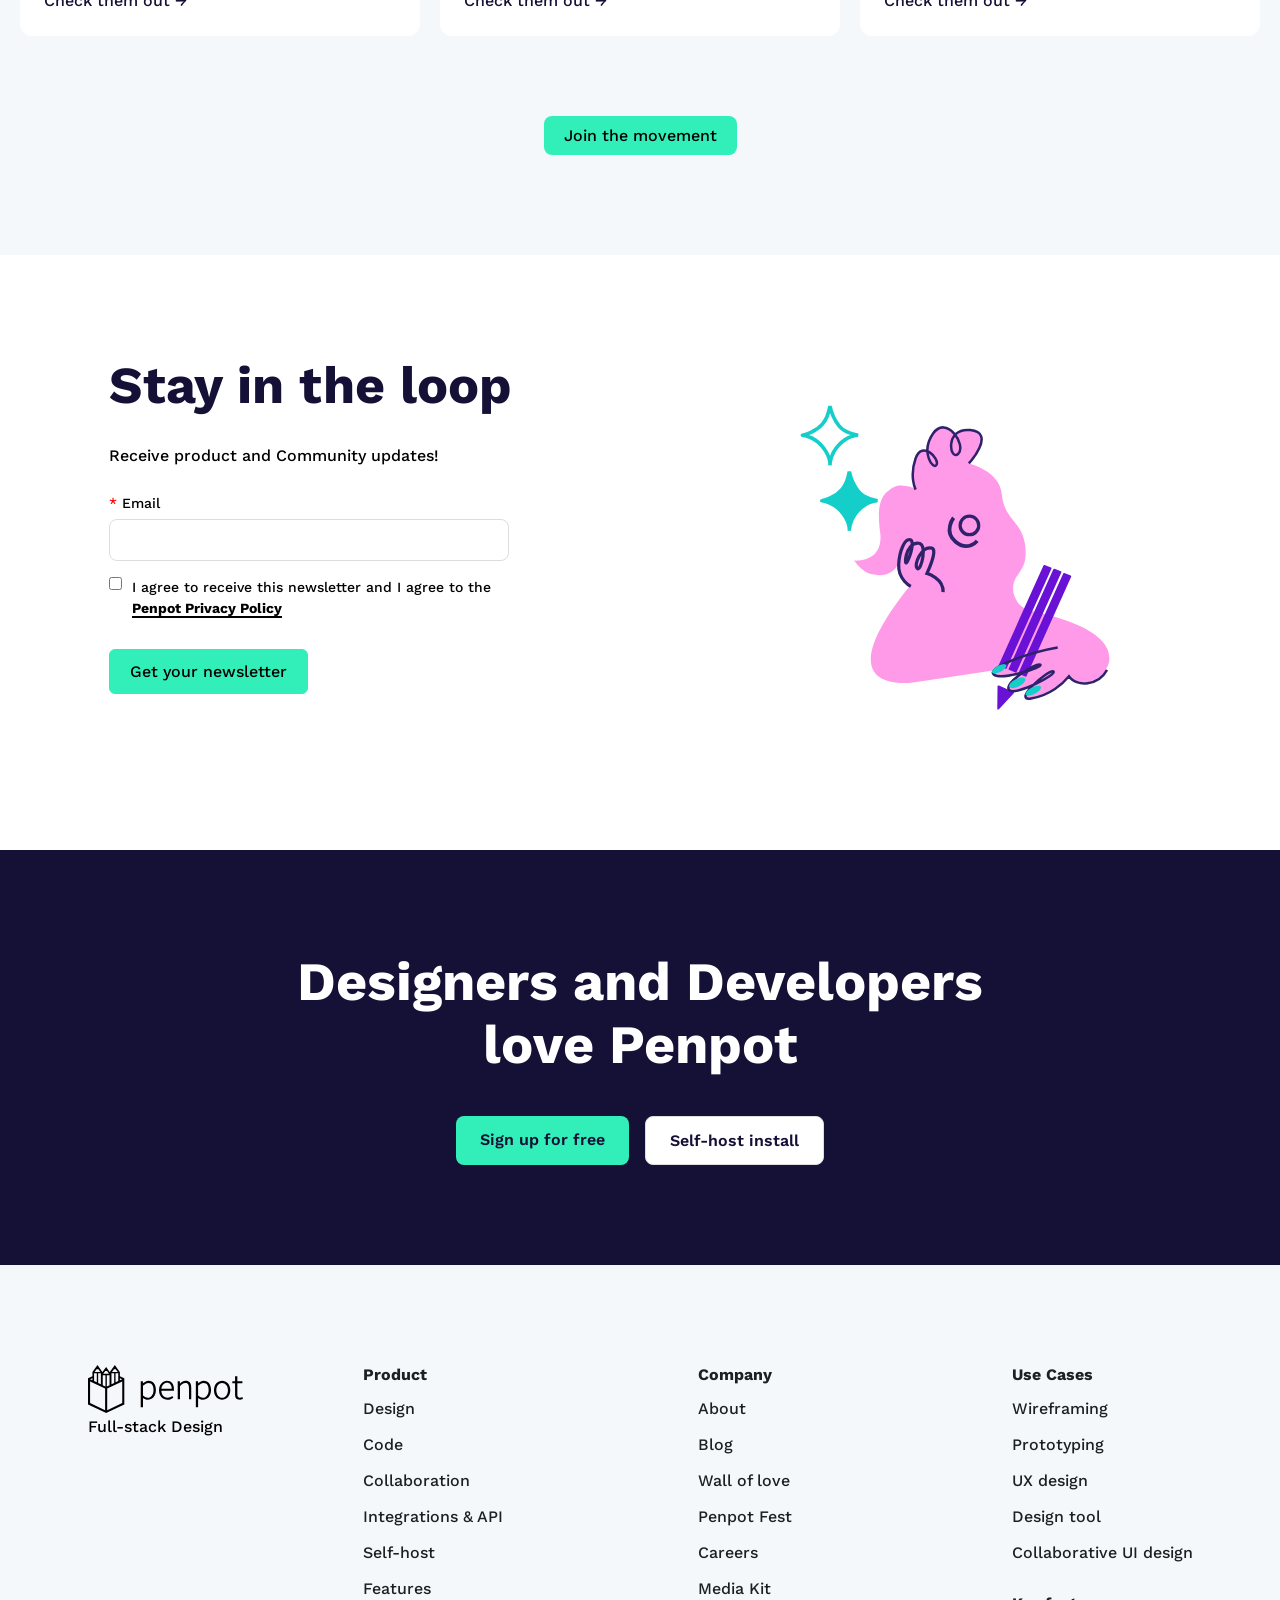
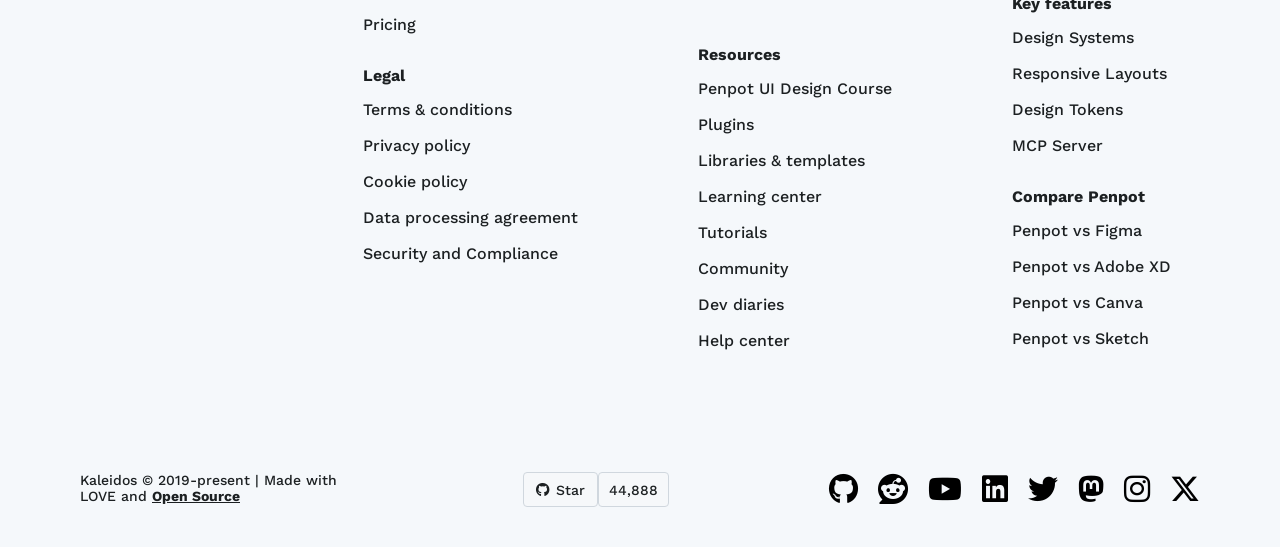
==== commit a9897ea2: "99%" ====
--- a/index.html
+++ b/index.html
@@ -16,66 +16,71 @@
         <a href="" class="banner-btn">Join the waiting list</a>
     </div>
 
+    <header>
+        <div class="header-logo">
+            <a href=""> <img src=".\image\penpot-logo.svg" alt=""> </a>
+        </div>
+
+        <nav class="header-nav">
+            <div class="nav-item">
+                <a style class="nav-item-seruy" href="">Product <i class="fa-solid fa-chevron-down"></i></a>
+                <div class="dropdown">
+                    <a href="">Design</a>
+                    <a href="">Code</a>
+                    <a href="">Collaboration</a>
+                </div>
+            </div>
+            <div class="nav-item">
+                <a href="" class="nav-item-seruy">Developers <i class="fa-solid fa-chevron-down"></i></a>
+                <div class="dropdown">
+                    <a href="">Self-host</a>
+                    <a href="">Integration & API</a>
+                    <a href="">Technical Guide</a>
+                    <a href="">Changelog</a>
+                </div>
+            </div>
+            <div class="nav-item">
+                <a href="" class="nav-item-seruy">Community <span class="heaver-nav-badge">NEW</span> <i
+                        class="fa-solid fa-chevron-down"></i></a>
+                <div class="dropdown">
+                    <a href="">Community space</a>
+                    <a href="">Wall of love</a>
+                    <a href="">Blog</a>
+                    <a href="">Penpost Fest</a>
+                    <a href="" class="nav-item-seruy ambassador-link">
+                        <div>
+                            Ambassador
+                            <br>
+                            program
+                        </div>
+                        <span class="heaver-nav-badge-mini">NEW</span>
+                    </a>
+                </div>
+            </div>
+            <div class="nav-item">
+                <a href="" class="nav-item-seruy">Resources <i class="fa-solid fa-chevron-down"></i></a>
+                <div class="dropdown">
+                    <a href="">Design</a>
+                    <a href="">Code</a>
+                    <a href="">Collaboration</a>
+                </div>
+            </div>
+            <a href="">Pricing</a>
+        </nav>
+
+        <div class="header-btns">
+            <a href="" class="btn-login">Log in</a>
+            <a href="" class="btn-signup">Sign up for free</a>
+        </div>
+
+        <div class="burger">
+            <span></span>
+            <span></span>
+            <span></span>
+        </div>
+    </header>
+
     <div class="wrapper">
-        <header>
-            <div class="header-logo">
-                <a href=""> <img src=".\image\penpot-logo.svg" alt=""> </a>
-            </div>
-
-            <nav class="header-nav">
-                <div class="nav-item">
-                    <a style class="nav-item-seruy" href="">Product <i class="fa-solid fa-chevron-down"></i></a>
-                    <div class="dropdown">
-                        <a href="">Design</a>
-                        <a href="">Code</a>
-                        <a href="">Collaboration</a>
-                    </div>
-                </div>
-                <div class="nav-item">
-                    <a href="" class="nav-item-seruy">Developers <i class="fa-solid fa-chevron-down"></i></a>
-                    <div class="dropdown">
-                        <a href="">Self-host</a>
-                        <a href="">Integration & API</a>
-                        <a href="">Technical Guide</a>
-                        <a href="">Changelog</a>
-                    </div>
-                </div>
-                <div class="nav-item">
-                    <a href="" class="nav-item-seruy">Community <span class="heaver-nav-badge">NEW</span> <i
-                            class="fa-solid fa-chevron-down"></i></a>
-                    <div class="dropdown">
-                        <a href="">Community space</a>
-                        <a href="">Wall of love</a>
-                        <a href="">Blog</a>
-                        <a href="">Penpost Fest</a>
-                        <a href="" class="nav-item-seruy ambassador-link">
-                            <div>
-                                Ambassador
-                                <br>
-                                program
-                            </div>
-                            <span class="heaver-nav-badge-mini">NEW</span>
-                        </a>
-                    </div>
-                </div>
-                <div class="nav-item">
-                    <a href="" class="nav-item-seruy">Resources <i class="fa-solid fa-chevron-down"></i></a>
-                    <div class="dropdown">
-                        <a href="">Design</a>
-                        <a href="">Code</a>
-                        <a href="">Collaboration</a>
-                    </div>
-                </div>
-                <a href="">Pricing</a>
-
-            </nav>
-
-            <div class="header-btns">
-                <a href="" class="btn-login">Log in</a>
-                <a href="" class="btn-signup">Sign up for free</a>
-            </div>
-        </header>
-
         <main>
             <section class="section1">
                 <div class="release">
@@ -101,7 +106,6 @@
                 <div>
                     <a class="section1-mini">Not ready yet? Talk to us </a>
                 </div>
-
             </section>
 
             <section class="section2">
@@ -115,10 +119,8 @@
                     <h2>With Penpot, designers know their interfaces are already
                         <span>expressed as code. </span>
                     </h2>
-
                     <p>Developers can then ship scale designs faster.</p>
                 </div>
-
                 <img src="./image/img.webp" alt="">
             </section>
 
@@ -158,16 +160,12 @@
 
             <section class="section5">
                 <img src="./image\up-next.webp" alt="">
-
                 <div class="section5-text">
-                    <h3>Design & code collaboration
-                        for real</h3>
+                    <h3>Design & code collaboration for real</h3>
                     <p>Penpot expresses designs natively as CSS, SVG and HTML. Developers feel right at home in the
-                        interface. The whole team enjoys one seamless workflow.
-                        No more handoffs.</p>
+                        interface. The whole team enjoys one seamless workflow. No more handoffs.</p>
                     <a href="">See Collaboration features</a>
                 </div>
-
             </section>
 
             <section class="section6">
@@ -176,7 +174,6 @@
                     <p>Own your work and your tool for any present or future projects. Deep customization and true
                         interoperability across your stack, no matter your team size.</p>
                 </div>
-
                 <img src=".\image\your-files.webp" alt="">
             </section>
 
@@ -184,7 +181,7 @@
                 <img src=".\image\mcp-server.webp" alt="">
                 <div class="section7-text">
                     <h3>Multi-directional design and code workflows </h3>
-                    <p>Connect infinite workflows into your infrastructure with Penpot’s open API, MCP server and plugin
+                    <p>Connect infinite workflows into your infrastructure with Penpot's open API, MCP server and plugin
                         system. </p>
                     <a href="">Explore Penpot integrations</a>
                 </div>
@@ -194,11 +191,9 @@
                 <div class="section8-title">
                     <h2>They love Penpot</h2>
                     <p>Tens of thousands of organizations of all sizes proudly use Penpot,
-                        <br> including many popular
-                        open-source projects.
+                        <br> including many popular open-source projects.
                     </p>
                 </div>
-
                 <div class="section8-logos">
                     <div class="section8-logos-top">
                         <img src="./logos\blender.svg" alt="" class="section8-logos-pd">
@@ -207,8 +202,6 @@
                         <img src="./logos\ntt.svg" alt="" class="section8-logos-tdh">
                         <img src="./logos\lil.svg" alt="" class="section8-logos-tdh">
                     </div>
-
-
                     <div class="section-logos-bottom">
                         <img src="./logos\societe.svg" alt="">
                         <img src="./logos\cisco.svg" alt="">
@@ -218,7 +211,6 @@
                         <img src="./logos\bytadance.svg" alt="">
                     </div>
                 </div>
-
                 <div class="section8-bottom">
                     <a href="" class="more-love">More love</a>
                 </div>
@@ -228,9 +220,7 @@
                 <div class="section9-title">
                     <h2>Join an <span class="section9-title-span">unstoppable</span> community</h2>
                 </div>
-
                 <div class="cards-container">
-
                     <div class="card">
                         <div class="card-image">
                             <img src="./image/library.webp" alt="">
@@ -242,7 +232,6 @@
                             <a href="">Check them out →</a>
                         </div>
                     </div>
-
                     <div class="card">
                         <div class="card-image">
                             <img src="./image/penpotFest.webp" alt="">
@@ -254,7 +243,6 @@
                             <a href="">Check them out →</a>
                         </div>
                     </div>
-
                     <div class="card">
                         <div class="card-image">
                             <img src="./image/contra.webp" alt="">
@@ -271,8 +259,8 @@
                     <a href="" class="parasha">Join the movement</a>
                 </div>
             </section>
+        </main>
     </div>
-
 
     <section class="section10">
         <div class="section10-text">
@@ -283,7 +271,6 @@
                     <label><span class="required">*</span> Email</label>
                     <input type="email" placeholder="">
                 </div>
-
                 <div class="checkbox-group">
                     <input type="checkbox" id="agree">
                     <label for="agree">
@@ -292,12 +279,11 @@
                     </label>
                 </div>
             </form>
-
             <a href="" class="btn-gettt">Get your newsletter</a>
         </div>
-
         <img src="./image\pink.svg" alt="">
     </section>
+
     <section class="section-dark">
         <h2>Designers and Developers <br> love Penpot</h2>
         <div class="section-dark-btns">
@@ -305,7 +291,6 @@
             <a href="" class="btn-white">Self-host install</a>
         </div>
     </section>
-    </main>
 
     <div class="wrapper">
         <footer>
@@ -315,7 +300,6 @@
                     <p>Full-stack Design</p>
                 </div>
                 <div class="footer25-col">
-
                     <h4>Product</h4>
                     <a href="">Design</a>
                     <a href="">Code</a>
@@ -324,18 +308,14 @@
                     <a href="">Self-host</a>
                     <a href="">Features</a>
                     <a href="">Pricing</a>
-
-                    <p></p>
-
+                    <p></p>
                     <h4>Legal</h4>
                     <a href="">Terms & conditions</a>
                     <a href="">Privacy policy</a>
                     <a href="">Cookie policy</a>
                     <a href="">Data processing agreement</a>
                     <a href="">Security and Compliance</a>
-
-                </div>
-
+                </div>
                 <div class="footer25-col">
                     <h4>Company</h4>
                     <a href="">About</a>
@@ -344,10 +324,8 @@
                     <a href="">Penpot Fest</a>
                     <a href="">Careers</a>
                     <a href="">Media Kit</a>
-
-                    <p></p>
-                    <p></p>
-
+                    <p></p>
+                    <p></p>
                     <h4>Resources</h4>
                     <a href="">Penpot UI Design Course</a>
                     <a href="">Plugins</a>
@@ -365,17 +343,13 @@
                     <a href="">UX design</a>
                     <a href="">Design tool</a>
                     <a href="">Collaborative UI design</a>
-
-                    <p></p>
-
+                    <p></p>
                     <h4>Key features</h4>
                     <a href="">Design Systems</a>
                     <a href="">Responsive Layouts</a>
                     <a href="">Design Tokens</a>
                     <a href="">MCP Server</a>
-
-                    <p></p>
-
+                    <p></p>
                     <h4>Compare Penpot</h4>
                     <a href="">Penpot vs Figma</a>
                     <a href="">Penpot vs Adobe XD</a>
@@ -388,12 +362,10 @@
                 <div class="kaleidos">
                     <span>Kaleidos © 2019-present | Made with LOVE and <a href="">Open Source</a></span>
                 </div>
-
                 <div class="github">
                     <a href="" class="github1"> <i class="fa-brands fa-github"></i> Star</a>
                     <a href="" class="github2">44,888</a>
                 </div>
-
                 <div class="social-links">
                     <a href=""><i class="fa-brands fa-github"></i></a>
                     <a href=""><i class="fa-brands fa-reddit"></i></a>
@@ -405,8 +377,6 @@
                     <a href=""><i class="fa-brands fa-x-twitter"></i></a>
                 </div>
             </div>
-
-
         </footer>
     </div>
 
--- a/style.css
+++ b/style.css
@@ -53,6 +53,7 @@
     justify-content: space-between;
     padding: 26px 110px;
     z-index: 100;
+    width: 100%;
 }
 
 .header-logo {
@@ -176,6 +177,10 @@
     border: 1px solid black;
 }
 
+.burger {
+    display: none;
+}
+
 .section1 {
     display: flex;
     flex-direction: column;
@@ -652,7 +657,7 @@
 
 .section10 {
     display: flex;
-    justify-content: center ;
+    justify-content: center;
     gap: 250px;
     background-color: white;
     padding: 100px 0px;
@@ -866,7 +871,7 @@
     font-size: 14px;
 }
 
-.github a{
+.github a {
     text-decoration: none;
 }
 
@@ -967,6 +972,213 @@
     color: white;
 }
 
-
-
-
+@media (max-width: 768px) {
+
+    header {
+        padding: 16px 20px;
+        justify-content: space-between;
+    }
+
+    .section1 {
+        padding: 30px 20px;
+    }
+
+    .section1-title h1 {
+        font-size: 42px;
+        letter-spacing: -1px;
+    }
+
+    .section1-text {
+        font-size: 16px;
+    }
+
+    .section1-text br {
+        display: none;
+    }
+
+    .header-nav {
+        display: none;
+    }
+
+    .header-btns {
+        display: none;
+    }
+
+    .burger {
+        display: flex;
+        flex-direction: column;
+        gap: 5px;
+        cursor: pointer;
+    }
+
+    .burger span {
+        display: block;
+        width: 28px;
+        height: 3px;
+        background-color: black;
+        border-radius: 3px;
+    }
+
+    .section2 video {
+        width: 648px;
+        height: 400px;
+    }
+
+    .section3 {
+        padding: 0px 40px;
+    }
+
+    .section3-title h2 {
+        font-size: 40px;
+    }
+
+    .section3-title p {
+        font-size: 20px;
+    }
+
+    .section3 img {
+        width: 850px;
+        height: 560px;
+        margin: 0px -82px;
+    }
+
+    .section4 {
+        padding: 0px 20px;
+    }
+
+    .section4-title h2 {
+        font-size: 40px;
+    }
+
+    .section44 {
+        flex-direction: column;
+        padding: 40px 20px;
+        gap: 30px;
+    }
+
+    .tabs {
+        flex-direction: row;
+        overflow-x: auto;
+        gap: 0;
+        padding-left: 20px;
+    }
+
+    .tab p {
+        display: none;
+    }
+
+
+    .tab {
+        border-left: none;
+        border-bottom: 3px solid transparent;
+        padding: 10px 16px;
+        white-space: nowrap;
+        min-width: fit-content;
+    }
+
+    .tab.active {
+        border-left: 3px solid #00D1B8;
+    }
+
+    .tab-image {
+        width: 100%;
+        height: auto;
+    }
+
+    .tabs a {
+        display: none;
+    }
+
+    .section5 {
+        display: flex;
+        flex-direction: column-reverse;
+        padding: 20px 20px;
+    }
+
+    .section5 img {
+        width: 650px;
+        height: 427px;
+    }
+
+    .section6 {
+        display: flex;
+        flex-direction: column;
+        padding: 20px 20px;
+    }
+
+    .section6 img {
+        width: 730px;
+        height: 490px;
+    }
+
+    .section7 {
+        display: flex;
+        flex-direction: column-reverse;
+        padding: 20px 20px;
+    }
+
+    .section7 img {
+        width: 730px;
+        height: 490px;
+    }
+
+    .section8-logos {
+        padding: 40px 18px;
+    }
+
+    .section9 {
+        display: flex;
+        flex-direction: column;
+        padding: 20px 30px;
+        padding-bottom: 80px;
+    }
+
+    .section9-title {
+        text-align: center;
+    }
+
+    .cards-container {
+        flex-direction: column;
+        align-items: center;
+        padding: 0 20px;
+    }
+
+    .card {
+        width: 100%;
+    }
+
+    .card-image img {
+        width: 100%;
+    }
+
+    .section10 {
+        display: flex;
+        flex-direction: column;
+        padding: 120px 70px;
+    }
+
+    .section10 img {
+        display: none;
+    }
+
+    .section-dark h2 {
+        font-size: 40px;
+    }
+
+    .footer25 {
+        display: grid;
+        grid-template-columns: 1fr 1fr;
+        gap: 40px;
+        padding: 40px 20px;
+    }
+
+    .footer50 {
+        flex-direction: column;
+        align-items: center;
+        gap: 20px;
+        margin: 0 20px;
+        text-align: center;
+    }
+
+
+}
